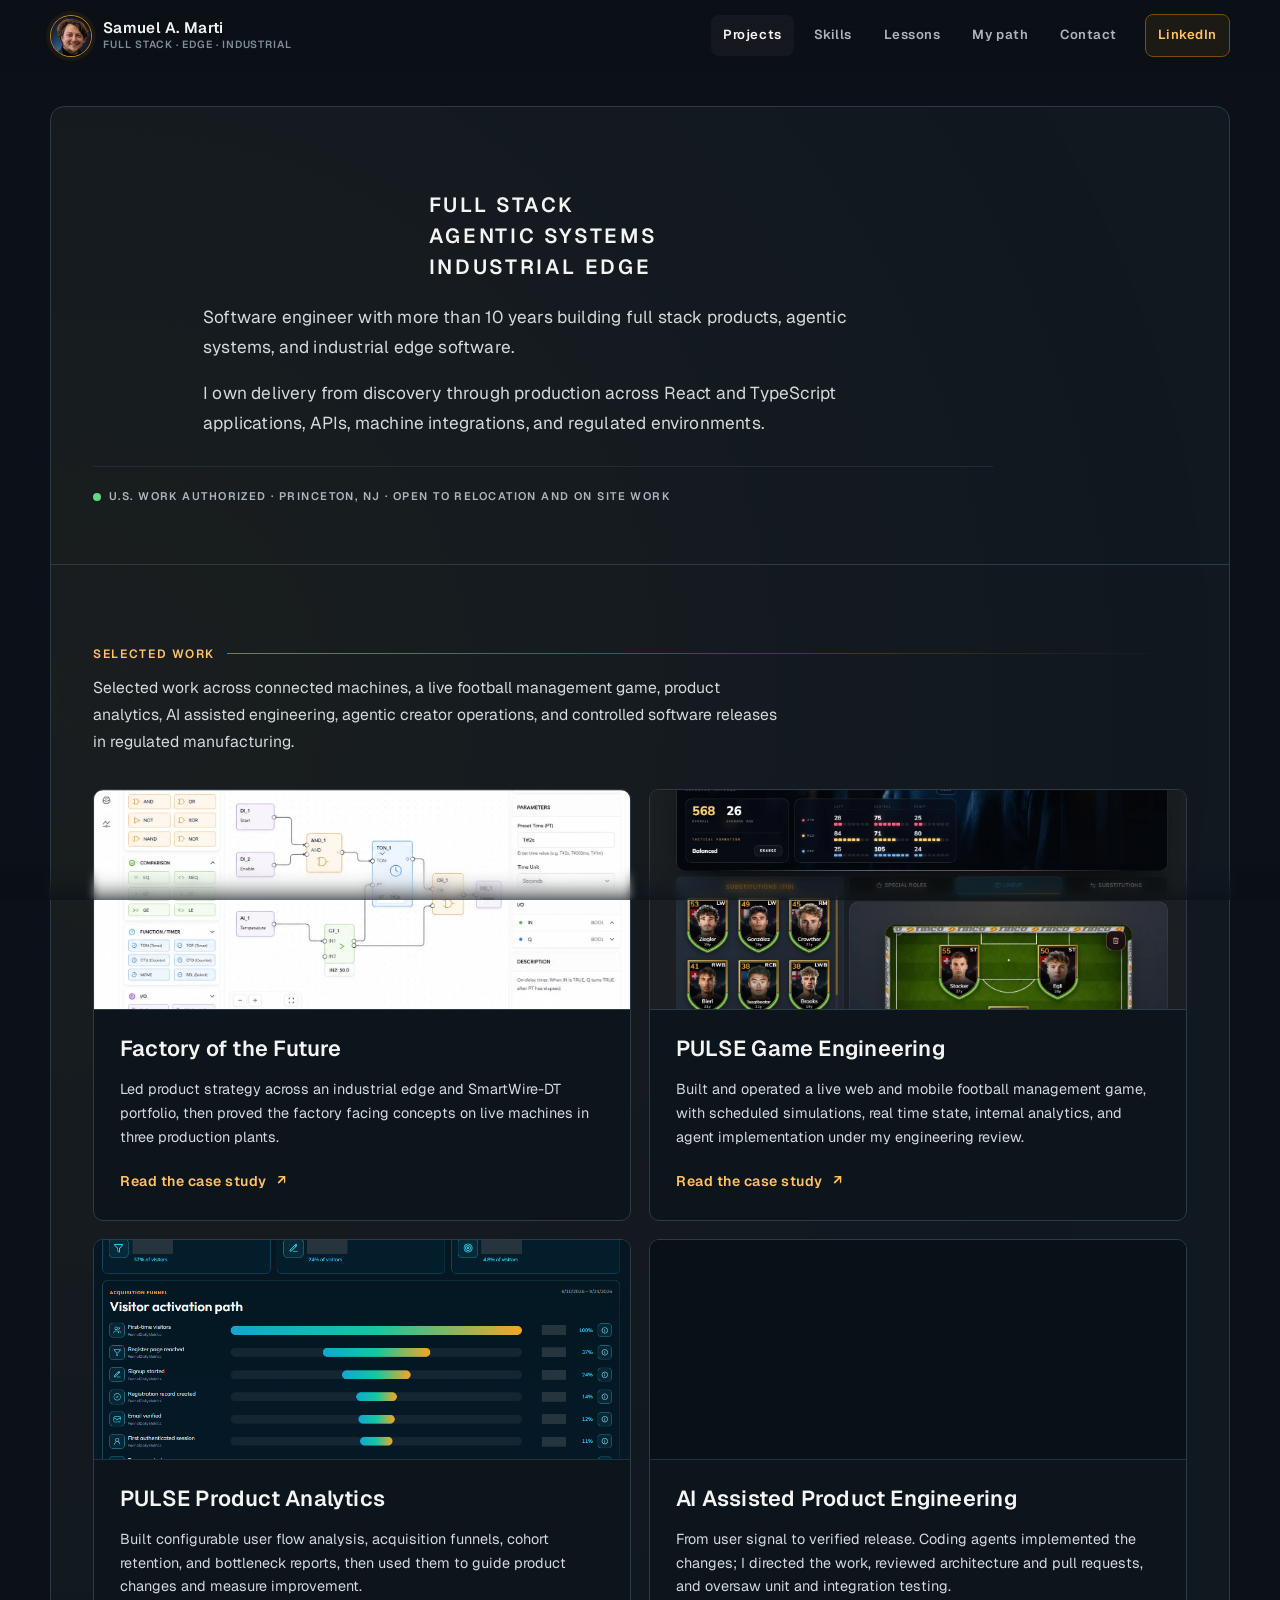
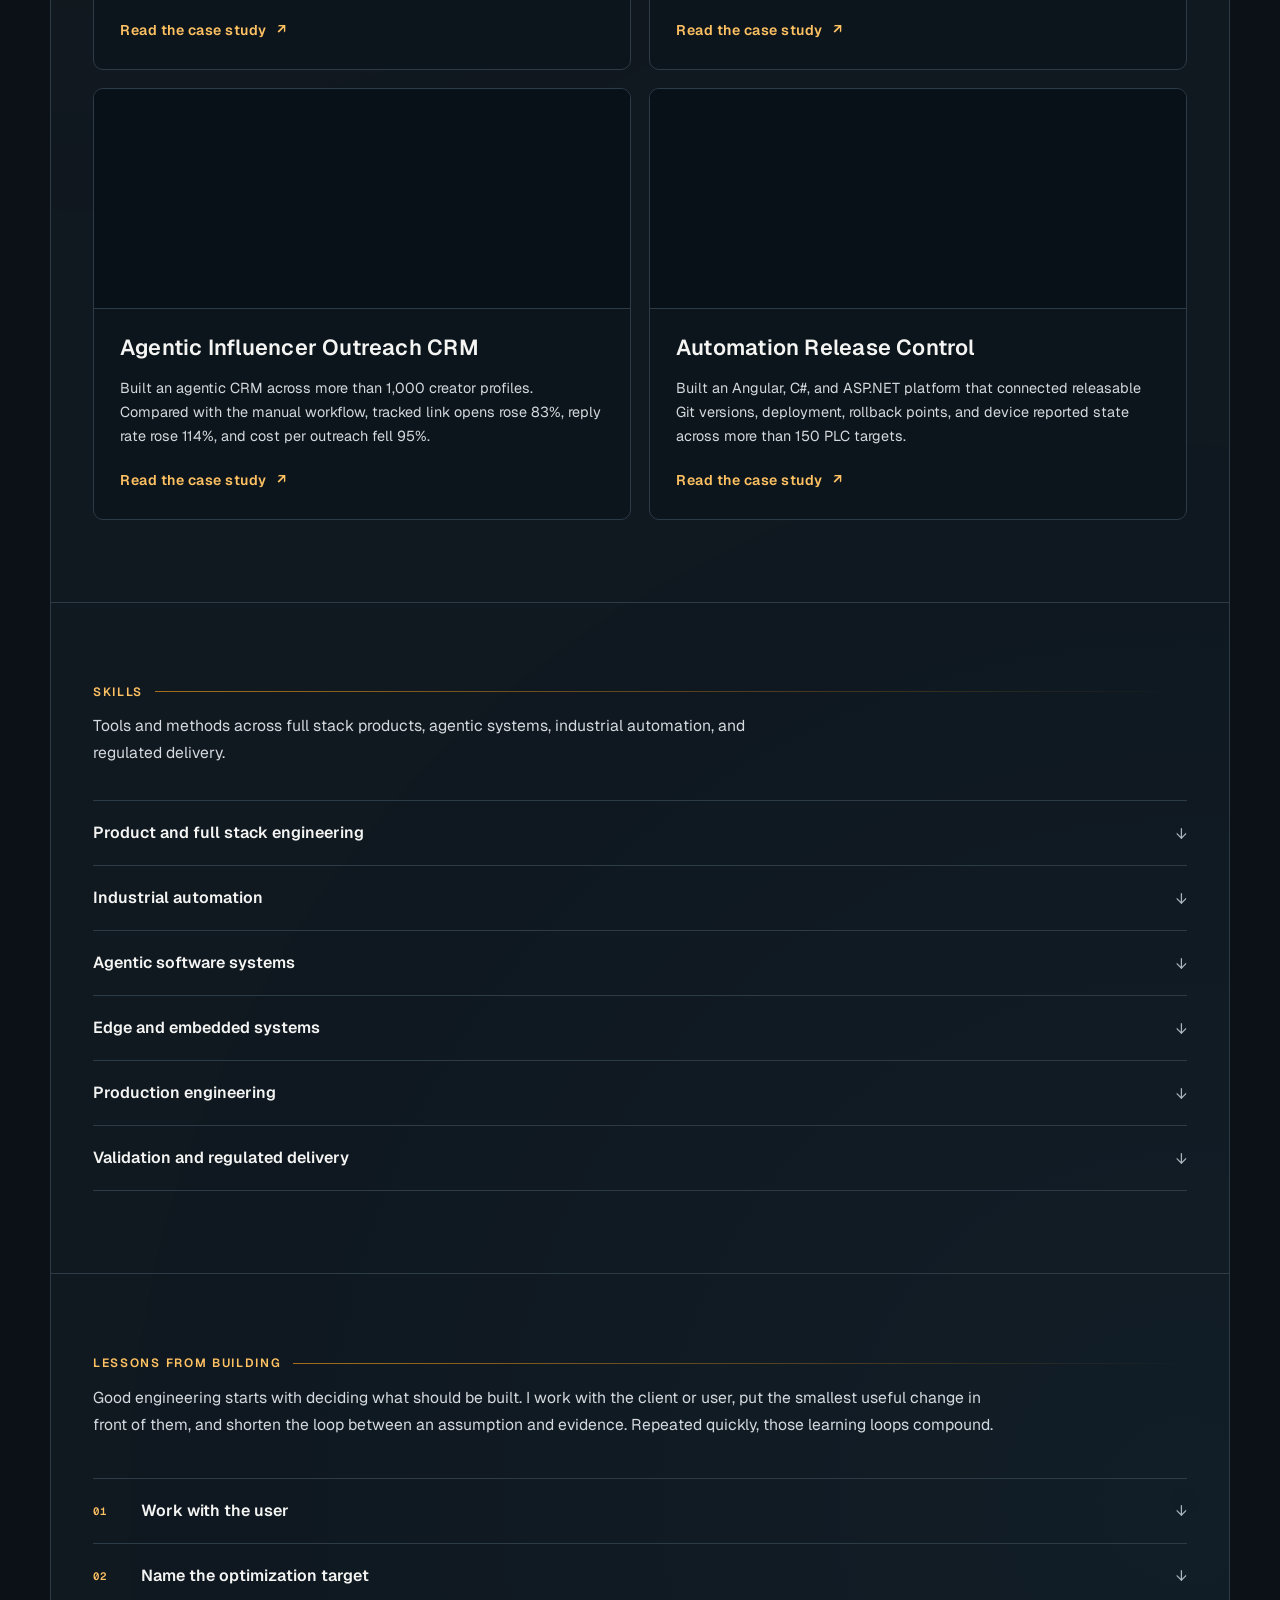
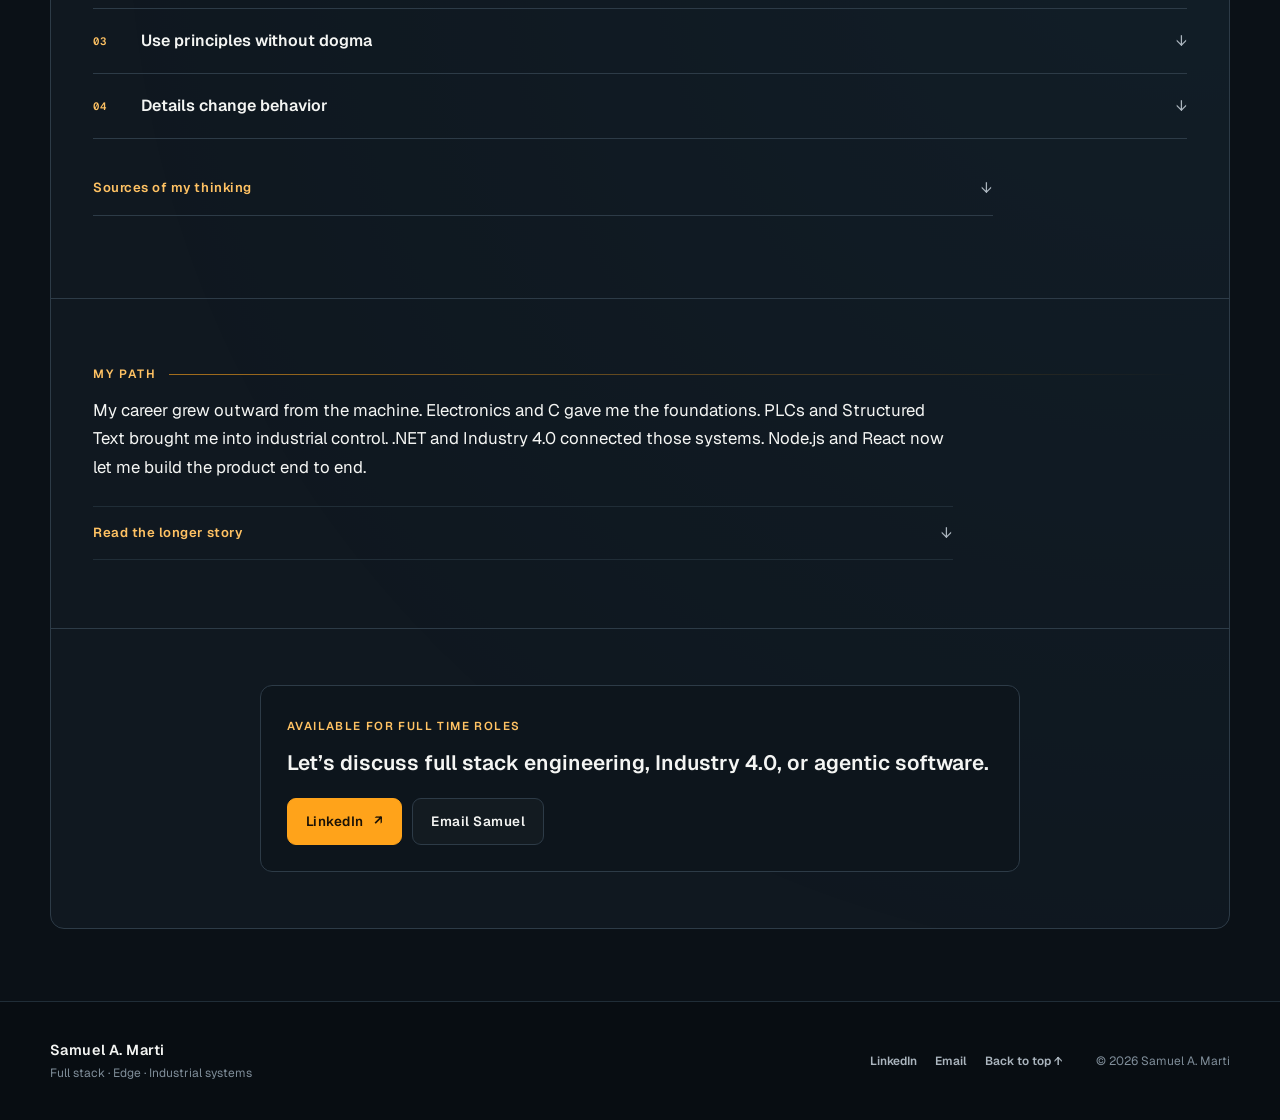
==== index.html @ f949bc24 "Clarify administrator-configurable user flow analysis" ====
<!doctype html>
<html lang="en">
<head>
    <meta charset="utf-8">
    <meta name="viewport" content="width=device-width, initial-scale=1">
    <meta name="theme-color" content="#0b1117">
    <meta name="description" content="Full stack and industrial software work by Samuel A. Marti: React and TypeScript products, APIs, edge integrations, connected machines, and controlled production systems.">
    <meta property="og:title" content="Samuel A. Marti · Full Stack &amp; Connected Industrial Products">
    <meta property="og:description" content="React and TypeScript products, APIs, edge integrations, connected machines, and controlled production systems.">
    <meta property="og:type" content="website">
    <meta property="og:url" content="https://utrehd.github.io/">
    <meta property="og:image" content="https://utrehd.github.io/assets/og-portfolio.jpg">
    <meta property="og:image:alt" content="Samuel A. Marti: full stack, edge, and industrial software portfolio">
    <meta name="twitter:card" content="summary_large_image">
    <meta name="twitter:title" content="Samuel A. Marti · Full Stack &amp; Connected Industrial Products">
    <meta name="twitter:description" content="React and TypeScript products, APIs, edge integrations, connected machines, and controlled production systems.">
    <meta name="twitter:image" content="https://utrehd.github.io/assets/og-portfolio.jpg">
    <link rel="canonical" href="https://utrehd.github.io/">
    <title>Samuel A. Marti · Full Stack &amp; Connected Industrial Products</title>
    <link rel="icon" href="favicon.svg" type="image/svg+xml">
    <link rel="preconnect" href="https://fonts.googleapis.com">
    <link rel="preconnect" href="https://fonts.gstatic.com" crossorigin>
    <link href="https://fonts.googleapis.com/css2?family=Geist+Mono:wght@500;600&amp;family=Geist:wght@400;500;600;700&amp;display=swap" rel="stylesheet">
    <script>
        document.documentElement.classList.add('js');
        if (!window.location.hash || window.location.hash === '#top') {
            document.documentElement.classList.add('intro-sequence-staging', 'intro-sequence-active');
            window.__portfolioIntroFallback = window.setTimeout(function () {
                document.documentElement.classList.remove('intro-sequence-staging', 'intro-sequence-active', 'intro-typing-started', 'intro-brand-visible', 'intro-evidence-visible', 'intro-navigation-visible');
                document.querySelectorAll('.typewriter-character').forEach(function (character) { character.classList.add('is-typed'); });
                document.querySelectorAll('.typewriter-block').forEach(function (block) { block.classList.add('is-typewriter-complete'); });
            }, 6000);
        }
    </script>
    <link rel="stylesheet" href="styles.css?v=20260819-24">
    <script src="script.js?v=20260819-20" defer></script>
</head>
<body>
    <a class="skip-link" href="#main-content">Skip to content</a>
    <header class="site-header" data-header>
        <div class="header-inner shell">
            <a class="brand" href="#top" aria-label="Samuel A. Marti, back to top">
                <span class="brand-mark" aria-hidden="true">
                    <img src="assets/samuel-marti-header.webp" alt="" width="42" height="42">
                </span>
                <span>
                    <strong>Samuel A. Marti</strong>
                    <small>Full stack · Edge · Industrial</small>
                </span>
            </a>
            <button class="menu-button" type="button" aria-expanded="false" aria-controls="primary-navigation" aria-label="Open navigation">
                <span></span>
                <span></span>
                <span></span>
            </button>
            <nav class="primary-nav" id="primary-navigation" aria-label="Primary navigation">
                <a href="#work">Projects</a>
                <a href="#skills">Skills</a>
                <a href="#philosophy">Lessons</a>
                <a href="#story">My path</a>
                <a href="#contact">Contact</a>
                <a class="nav-contact" href="https://www.linkedin.com/in/saaama" target="_blank" rel="me noopener noreferrer">LinkedIn</a>
            </nav>
        </div>
    </header>

    <main id="main-content">
        <article class="home-paper shell">
            <header class="portfolio-title-block" id="top">
                <div class="portfolio-intro-grid">
                    <div class="portfolio-intro reveal is-visible">
                        <div class="paper-active-head">
                            <span class="paper-active-label intro-capability" aria-label="Full stack, agentic systems, industrial edge">
                                <span class="intro-capability-phrase" aria-hidden="true">Full stack</span>
                                <span class="intro-capability-phrase" aria-hidden="true">Agentic systems</span>
                                <span class="intro-capability-phrase" aria-hidden="true">Industrial edge</span>
                            </span>
                        </div>
                        <p class="portfolio-thesis">Software engineer with more than 10 years building full stack products, agentic systems, and industrial edge software.</p>
                        <p class="portfolio-thesis">I own delivery from discovery through production across React and TypeScript applications, APIs, machine integrations, and regulated environments.</p>
                        <div class="portfolio-kicker-row reveal is-visible">
                            <span class="availability"><i aria-hidden="true"></i> U.S. work authorized · Princeton, NJ · Open to relocation and on site work</span>
                        </div>
                    </div>
                </div>
            </header>

            <section class="home-section work-section" id="work" aria-labelledby="projects-title">
                <div class="section-content">
                    <div class="section-heading reveal">
                        <div class="paper-active-head"><h2 class="paper-active-label" id="projects-title">Selected work</h2></div>
                        <p>Selected work across connected machines, a live football management game, product analytics, AI assisted engineering, agentic creator operations, and controlled software releases in regulated manufacturing.</p>
                    </div>
                    <div class="project-showcase">
                        <a class="showcase-card reveal" id="featured-work" href="projects/connected-machine-platform/" aria-label="Read the Factory of the Future case study">
                            <div class="showcase-media">
                                <img src="projects/connected-machine-platform/assets/connected-machine-visual-programming.webp" alt="Reconstructed visual programming interface for an industrial edge control prototype" loading="lazy" decoding="async">
                            </div>
                            <div class="showcase-copy">
                                <h3>Factory of the Future</h3>
                                <p>Led product strategy across an industrial edge and SmartWire-DT portfolio, then proved the factory facing concepts on live machines in three production plants.</p>
                                <span class="case-link">Read the case study <span aria-hidden="true">↗</span></span>
                            </div>
                        </a>

                        <a class="showcase-card reveal reveal-delay" href="projects/pulse-product/" aria-label="Read the PULSE Game Engineering case study">
                            <div class="showcase-media">
                                <img src="projects/pulse-product/assets/pulse-lineup-workspace.webp" alt="PULSE football management game desktop lineup workspace" loading="lazy" decoding="async">
                            </div>
                            <div class="showcase-copy">
                                <h3>PULSE Game Engineering</h3>
                                <p>Built and operated a live web and mobile football management game, with scheduled simulations, real time state, internal analytics, and agent implementation under my engineering review.</p>
                                <span class="case-link">Read the case study <span aria-hidden="true">↗</span></span>
                            </div>
                        </a>

                        <a class="showcase-card reveal" href="projects/pulse-product-analytics/" aria-label="Read the PULSE Product Analytics case study">
                            <div class="showcase-media">
                                <img src="projects/pulse-product-analytics/assets/activation-funnel-redacted.png" alt="PULSE activation dashboard with confidential counts redacted and percentages retained" loading="lazy" decoding="async">
                            </div>
                            <div class="showcase-copy">
                                <h3>PULSE Product Analytics</h3>
                                <p>Built configurable user flow analysis, acquisition funnels, cohort retention, and bottleneck reports, then used them to guide product changes and measure improvement.</p>
                                <span class="case-link">Read the case study <span aria-hidden="true">↗</span></span>
                            </div>
                        </a>

                        <a class="showcase-card reveal" href="projects/ai-assisted-product-engineering/" aria-label="Read AI Assisted Product Engineering: from user signal to verified release">
                            <div class="showcase-media">
                                <img src="projects/pulse-product/assets/pulse-mobile.webp" alt="PULSE mobile game screens, the product context for the AI assisted engineering case study" loading="lazy" decoding="async">
                            </div>
                            <div class="showcase-copy">
                                <h3>AI Assisted Product Engineering</h3>
                                <p>From user signal to verified release. Coding agents implemented the changes; I directed the work, reviewed architecture and pull requests, and oversaw unit and integration testing.</p>
                                <span class="case-link">Read the case study <span aria-hidden="true">↗</span></span>
                            </div>
                        </a>

                        <a class="showcase-card reveal" href="projects/influencer-outreach-crm/" aria-label="Read the Agentic Influencer Outreach CRM case study">
                            <div class="showcase-media">
                                <img src="projects/influencer-outreach-crm/assets/outreach-queue.jpg" alt="Creator outreach queue segmented by audience size and attention state" loading="lazy" decoding="async">
                            </div>
                            <div class="showcase-copy">
                                <h3>Agentic Influencer Outreach CRM</h3>
                                <p>Built an agentic CRM across more than 1,000 creator profiles. Compared with the manual workflow, tracked link opens rose 83%, reply rate rose 114%, and cost per outreach fell 95%.</p>
                                <span class="case-link">Read the case study <span aria-hidden="true">↗</span></span>
                            </div>
                        </a>

                        <a class="showcase-card reveal" href="projects/controlled-release-platform/" aria-label="Read the Automation Release Control case study">
                            <div class="showcase-media">
                                <img src="projects/controlled-release-platform/assets/automation-release-control-dashboard.webp" alt="Automation Release Control dashboard comparing installed and target PLC software versions" loading="lazy" decoding="async">
                            </div>
                            <div class="showcase-copy">
                                <h3>Automation Release Control</h3>
                                <p>Built an Angular, C#, and ASP.NET platform that connected releasable Git versions, deployment, rollback points, and device reported state across more than 150 PLC targets.</p>
                                <span class="case-link">Read the case study <span aria-hidden="true">↗</span></span>
                            </div>
                        </a>
                    </div>
                </div>
            </section>

            <section class="home-section" id="skills" aria-labelledby="skills-title">
                <div class="section-content">
                    <div class="section-heading reveal">
                        <div class="paper-active-head"><h2 class="paper-active-label" id="skills-title">Skills</h2></div>
                        <p>Tools and methods across full stack products, agentic systems, industrial automation, and regulated delivery.</p>
                    </div>
                    <div class="skill-accordions">
                        <details class="skill-accordion reveal">
                            <summary>Product and full stack engineering</summary>
                            <p>HTML, CSS, React, Next.js, TypeScript, JavaScript, Node.js, REST APIs, Angular, C#, ASP.NET, SQL, MySQL, PocketBase, responsive UI, product instrumentation, activation funnels, cohort retention, and A/B testing.</p>
                        </details>
                        <details class="skill-accordion reveal reveal-delay">
                            <summary>Industrial automation</summary>
                            <p>PLCs, Structured Text, CODESYS, HMI development, OPC UA, MQTT, Modbus TCP and RTU, PROFINET, PROFIBUS, CAN bus, BACnet/IP, and SmartWire DT.</p>
                        </details>
                        <details class="skill-accordion reveal">
                            <summary>Agentic software systems</summary>
                            <p>Coding agent direction, specifications, architecture and function review, pull request review, unit and integration testing, validation loops, bug triage, operational agents, CRM automation, approval controls, and human escalation.</p>
                        </details>
                        <details class="skill-accordion reveal reveal-delay">
                            <summary>Edge and embedded systems</summary>
                            <p>Embedded C, physical I/O, OPC UA gateway validation, machine state modeling, device interfaces, Azure SQL, MES, and scheduling integrations.</p>
                        </details>
                        <details class="skill-accordion reveal">
                            <summary>Production engineering</summary>
                            <p>Docker, Linux, Git, GitHub Actions, CI/CD, AWS S3, DigitalOcean, Grafana, monitoring, releases, defect investigation, and data recovery.</p>
                        </details>
                        <details class="skill-accordion reveal reveal-delay">
                            <summary>Validation and regulated delivery</summary>
                            <p>Python test automation, C# test automation, Ranorex, automated reporting, GAMP 5, GMP and CSV, IQ/OQ, FAT/SAT, traceability, change control, audit evidence, SOPs, and commissioning.</p>
                        </details>
                    </div>
                </div>
            </section>

            <section class="home-section philosophy-section" id="philosophy" aria-labelledby="philosophy-title">
                <div class="section-content">
                    <div class="section-heading reveal">
                        <div class="paper-active-head"><h2 class="paper-active-label" id="philosophy-title">Lessons from building</h2></div>
                        <p>Good engineering starts with deciding what should be built. I work with the client or user, put the smallest useful change in front of them, and shorten the loop between an assumption and evidence. Repeated quickly, those learning loops compound.</p>
                    </div>

                    <div class="principle-accordions">
                        <details class="principle-accordion reveal">
                            <summary><span class="principle-number">01</span><span class="principle-title">Work with the user</span></summary>
                            <p>Specifications are working material. I develop them with the user through short iterations that expose wrong assumptions while changing direction is still cheap.</p>
                        </details>
                        <details class="principle-accordion reveal reveal-delay">
                            <summary><span class="principle-number">02</span><span class="principle-title">Name the optimization target</span></summary>
                            <p>Every technical solution optimizes for something: maintainability, latency, storage, cost, or delivery speed. When teams do not agree on the target, they work from different assumptions, waste time, and deliver a weaker system. For example, low latency may justify a less normalized database.</p>
                            <p>Therefore, define the optimization target based on the user's actual need. If no clear target emerges, default to maintainable simplicity.</p>
                        </details>
                        <details class="principle-accordion reveal">
                            <summary><span class="principle-number">03</span><span class="principle-title">Use principles without dogma</span></summary>
                            <p>Patterns and paradigms are tools. I use them when they make intent clearer or change safer. I discard them when they add structure without improving the required outcome. Consistency matters, but blind consistency can make a simple problem harder in every dimension.</p>
                        </details>
                        <details class="principle-accordion reveal reveal-delay">
                            <summary><span class="principle-number">04</span><span class="principle-title">Details change behavior</span></summary>
                            <p>Small details visible to the user can change trust, expectation, and behavior without adding a feature. A payment and a gift may have the same monetary value, but they create different psychological responses. User interface details work the same way: wording, timing, feedback, friction, and visual hierarchy shape how a product is perceived and used.</p>
                            <p>Once an experience crosses a threshold of clarity and trust, small improvements can compound into meaningful gains in retention and conversion. Therefore, validate details against user behavior, not only functional correctness.</p>
                        </details>
                    </div>

                    <details class="sources-details reveal">
                        <summary>Sources of my thinking</summary>
                        <p><a href="https://paulgraham.com/ds.html" target="_blank" rel="noopener noreferrer">Paul Graham’s Do Things That Don’t Scale</a> shaped how I approach early products and direct work with users. <a href="https://www.ycombinator.com/blog/the-real-product-market-fit/" target="_blank" rel="noopener noreferrer">Michael Seibel’s The Real Product Market Fit</a> keeps product market fit grounded in observed demand. <a href="https://www.informit.com/store/clean-code-a-handbook-of-agile-software-craftsmanship-9780135398517" target="_blank" rel="noopener noreferrer">Robert C. Martin’s Clean Code</a> reinforces readable software, while <a href="https://plato.stanford.edu/entries/kant-moral/" target="_blank" rel="noopener noreferrer">Immanuel Kant’s categorical imperative</a> keeps responsibility toward people explicit.</p>
                    </details>

                </div>
            </section>

            <section class="home-section story-section" id="story" aria-labelledby="story-title">
                <div class="section-content">
                    <div class="section-heading reveal">
                        <div class="paper-active-head"><h2 class="paper-active-label" id="story-title">My path</h2></div>
                        <p class="story-short">My career grew outward from the machine. Electronics and C gave me the foundations. PLCs and Structured Text brought me into industrial control. .NET and Industry 4.0 connected those systems. Node.js and React now let me build the product end to end.</p>
                    </div>
                    <details class="story-details reveal">
                        <summary>Read the longer story</summary>
                        <div class="story-long">
                            <article class="story-chapter">
                                <p class="story-era">2010 to 2012 · Heerbrugg, Switzerland</p>
                                <h3>Learning software through electronics</h3>
                                <p>I began with a Swiss <em>Elektroniker EFZ</em> apprenticeship at <a href="https://lehre.libs.ch/uebersicht/" target="_blank" rel="noopener noreferrer">libs</a>. The first two years were deliberately practical: soldering, laying out PCBs, reading and drawing basic circuit schematics, and writing C for small electronic systems. I also helped support first year apprentices. That experience taught me two habits early: understand the physical system, and explain the work so another person can repeat it.</p>
                                <p class="story-people"><span>People</span> <a href="https://www.linkedin.com/in/roland-bruderer-242810b5" target="_blank" rel="noopener noreferrer">Roland Bruderer</a></p>
                            </article>

                            <article class="story-chapter">
                                <p class="story-era">2012 to 2014 · Leica Geosystems and Eaton</p>
                                <h3>From circuits to PLCs and HMIs</h3>
                                <p>During a six month placement at <a href="https://leica-geosystems.com/global/imprint" target="_blank" rel="noopener noreferrer">Leica Geosystems</a>, I supported work on laser measurement sensors, drew basic schematics, and built helper circuits. I spent the final year of my apprenticeship at Eaton Automation in St. Gallen. There I joined the PLC and HMI test team, wrote more control software, and built demonstrations for trade fairs. Code was no longer isolated on a bench: it had to read real inputs, drive behavior, present a usable interface, and survive testing.</p>
                                <p class="story-people"><span>People</span> <a href="https://www.linkedin.com/in/martinwinistoerfer" target="_blank" rel="noopener noreferrer">Martin Winistörfer</a>, Jürgen Wagner, and <a href="https://www.linkedin.com/in/arthurschmid" target="_blank" rel="noopener noreferrer">Arthur Schmid</a></p>
                            </article>

                            <article class="story-chapter">
                                <p class="story-era">2014 to 2017 · Eaton European Innovation Center, Prague</p>
                                <h3>Validation became my software discipline</h3>
                                <p>After the apprenticeship, Eaton hired me as a Software Validation Engineer at its <a href="https://www.eaton.com/cz/cs-cz/company/careers/life-at-eaton/life-in-roztoky-en-gb.html" target="_blank" rel="noopener noreferrer">European Innovation Center</a> near Prague. I validated PLCs, HMIs, engineering tools, and industrial communication behavior. I also coordinated test scope with a colleague in Pune: deciding what needed coverage, reviewing results, and resolving gaps. This is where I learned to build repeatability, traceability, and failure evidence into the engineering process from the start.</p>
                                <p>My manager, Petr Matousek, encouraged me to strengthen my software foundation. Eaton sponsored my computing studies, which started with an HND in Computing &amp; Systems and continued into a BSc in Computing. I kept working full time: engineering during the day, studying in the evenings. The goal was practical from the start. We wanted to bring modern software stacks into industrial automation.</p>
                                <p class="story-people"><span>People</span> <a href="https://www.linkedin.com/in/petr-matousek-a3b5821" target="_blank" rel="noopener noreferrer">Petr Matousek</a>, <a href="https://www.linkedin.com/in/federico-perillo-a54a3819" target="_blank" rel="noopener noreferrer">Federico Perillo</a>, <a href="https://www.linkedin.com/in/barbora-krauzová-287492143" target="_blank" rel="noopener noreferrer">Barbora Krauzová</a>, Karl Rampelt, and Günter Schitinger</p>
                            </article>

                            <article class="story-chapter">
                                <p class="story-era">2017 to 2020 · Factory of the Future</p>
                                <h3>Turning factory problems into industrial products</h3>
                                <p>I moved from validation into technical product leadership for Eaton’s Factory of the Future program. The program was a partially government funded collaboration with the Czech Institute of Informatics, Robotics and Cybernetics at the Czech Technical University. I led five engineers and two interns, ran agile planning, set priorities, and translated the work into roadmap, feature, funding, and government documentation. I also brought proposals into discussions with product management, executives, sales, customers, and contributing engineering departments.</p>
                                <p>The goal was to define a portfolio of products that could connect existing machines to modern factory systems. I conducted technology, market, and profitability research, then tested the product direction in factories. Plant visits showed that installation had to be simple enough for an electrician to complete through guided steps. I turned that finding into an installation concept and a Unity based guidance prototype that I tested with a factory technician.</p>
                                <p>I combined product leadership with direct engineering. For the embedded OPC UA gateway, I managed the product work and tested the software and hardware. I developed a CODESYS MQTT library that reached the CODESYS Store and modeled machine states and interfaces. With <a href="https://www.linkedin.com/in/oxana-kovbasjuková" target="_blank" rel="noopener noreferrer">Oxana Kovbasjuková</a>, I built an HTML, CSS, and JavaScript browser tool for function block programming, a Python compiler, and an embedded C interpreter, and I led her initial internship at Eaton. I also managed the <a href="https://rtime.ciirc.cvut.cz/~sojka/students/F3-DP-2020-Kovbasjukova-Oxana.pdf" target="_blank" rel="noopener noreferrer">ASIC2</a> chip and embedded software library workstream and contributed targeted bug fixes and small source modules. ASIC2 became the shared ASIC foundation across the SmartWire-DT device family. We validated the factory facing concepts on approximately 12 live machines across three production plants. The pilots proved the direction under real installation, networking, and production constraints.</p>
                                <p class="story-people"><span>People</span> <a href="https://de.linkedin.com/in/andrea-kirschner-46670135" target="_blank" rel="noopener noreferrer">Andrea Kirschner</a>, <a href="https://www.linkedin.com/in/pdamico" target="_blank" rel="noopener noreferrer">Paolo D’Amico</a>, <a href="https://www.linkedin.com/in/christian-zingg-727b787b" target="_blank" rel="noopener noreferrer">Christian Zingg</a>, <a href="https://www.linkedin.com/in/michal-horn-b971b7a8" target="_blank" rel="noopener noreferrer">Michal Horn</a>, <a href="https://www.linkedin.com/in/pavel-dedourek-bb74549b" target="_blank" rel="noopener noreferrer">Pavel Dedourek</a>, and <a href="https://cz.linkedin.com/in/zdenek-hanzalek-35a79b15" target="_blank" rel="noopener noreferrer">Prof. Zdeněk Hanzálek</a></p>
                            </article>

                            <article class="story-chapter">
                                <p class="story-era">2020 to 2024 · Lonza, Visp</p>
                                <h3>Engineering where reliability is regulated</h3>
                                <p>I moved to the Swiss Alps to work in pharmaceutical manufacturing at Lonza. Across about 30 automation and OT/IT projects, I worked on building automation, access control, gate systems, controlled software deployment, commissioning, validation, and production support. During the COVID manufacturing scale up, my responsibility covered the surrounding building, access, and security infrastructure.</p>
                                <p>The work crossed normal department boundaries. I coordinated with operators, QA, security, the on site fire brigade, vendors, and electricians. I delivered training, user manuals, SOPs, validation evidence, change controls, and recovery steps. Lonza reinforced a principle I still use: software is not finished when the code runs. It is finished when people can operate, audit, maintain, and recover the system.</p>
                                <p class="story-people"><span>People</span> <a href="https://www.linkedin.com/in/franz-albrecht-227047207" target="_blank" rel="noopener noreferrer">Franz Albrecht</a>, <a href="https://www.linkedin.com/search/results/people/?keywords=Fabian%20Weber%20Lonza%20Visp" target="_blank" rel="noopener noreferrer" aria-label="Find Fabian Weber from Lonza Visp on LinkedIn">Fabian Weber</a>, and <a href="https://www.linkedin.com/in/daniel-zenhäusern-43b4956a" target="_blank" rel="noopener noreferrer">Daniel Zenhäusern</a></p>
                            </article>

                            <article class="story-chapter">
                                <p class="story-era">2023 to 2024 · HABINUM</p>
                                <h3>Learning to follow the evidence</h3>
                                <p>With Luca Stillhard, I built HABINUM, a real estate analytics MVP. We spoke with more than 17 local firms before committing further. The research showed that customer acquisition costs exceeded the likely willingness to pay. We ended the product and redirected our effort into PULSE. That experience taught me to test the business model early and act when the evidence calls for a change.</p>
                                <p class="story-people"><span>People</span> <a href="https://www.linkedin.com/in/luca-stillhard-ab991a153" target="_blank" rel="noopener noreferrer">Luca Stillhard</a></p>
                            </article>

                            <article class="story-chapter">
                                <p class="story-era">2024 to 2026 · PULSE</p>
                                <h3>Building a modern game end to end</h3>
                                <p>Luca Stillhard and I moved our effort into PULSE. It was better aligned with our domain and gained traction much earlier. I built and operated the football management game full time with React, Next.js, TypeScript, Node.js, Capacitor, scheduled fixtures and simulations, real time updates, APIs, data models, deployment, monitoring, analytics, support tooling, and an agentic newsroom grounded in game data. I owned the path from interface decisions to backend behavior and production recovery. My involvement ended in 2026, and the remaining team continues developing the game.</p>
                                <p>PULSE brought the earlier stages together. Electronics taught me to respect the physical system. Validation taught me to make behavior observable and repeatable. Industry 4.0 taught me to connect layers. Regulated manufacturing taught me operational responsibility. Product discovery taught me to follow evidence. Full stack engineering now lets me carry those habits from a user problem to a complete production system.</p>
                                <p class="story-people"><span>People</span> <a href="https://www.linkedin.com/in/luca-stillhard-ab991a153" target="_blank" rel="noopener noreferrer">Luca Stillhard</a></p>
                            </article>
                        </div>
                    </details>
                </div>
            </section>

            <section class="home-section contact-section" id="contact" aria-labelledby="contact-title">
                <div class="section-content">
                    <div class="contact-panel reveal">
                        <span>Available for full time roles</span><h2 id="contact-title">Let’s discuss full stack engineering, Industry 4.0, or agentic software.</h2>
                        <div class="contact-actions"><a class="button button-primary" href="https://www.linkedin.com/in/saaama" target="_blank" rel="me noopener noreferrer">LinkedIn <span aria-hidden="true">↗</span></a><a class="button button-secondary" href="mailto:samuel.a@marti.to">Email Samuel</a></div>
                    </div>
                </div>
            </section>
        </article>
    </main>

    <footer class="site-footer">
        <div class="shell footer-inner">
            <div><strong>Samuel A. Marti</strong><span>Full stack · Edge · Industrial systems</span></div>
            <div class="footer-links"><a href="https://www.linkedin.com/in/saaama" target="_blank" rel="me noopener noreferrer">LinkedIn</a><a href="mailto:samuel.a@marti.to">Email</a><a href="#top">Back to top ↑</a></div>
            <small>© <span data-year></span> Samuel A. Marti</small>
        </div>
    </footer>
</body>
</html>
---- styles.css ----
:root {
    --bg: #0b1117;
    --bg-deep: #080d12;
    --paper: #101820;
    --paper-raised: #131e27;
    --paper-soft: #0d151c;
    --surface: #171f29;
    --surface-strong: #1f2935;
    --line: #2d3b47;
    --line-soft: #202d37;
    --text: #f4f5f3;
    --body: #d4d9dd;
    --muted: #abb5be;
    --quiet: #7f8d99;
    --subtle: #7f8d99;
    --orange: #ffa31a;
    --orange-soft: #ffc263;
    --orange-dark: #7c4d09;
    --blue: #4fc3ed;
    --green: #63d985;
    --h1-letter-spacing: 0.01em;
    --font-display: "Geist", system-ui, sans-serif;
    --font-body: "Geist", system-ui, sans-serif;
    --font-mono: "Geist Mono", ui-monospace, "Cascadia Code", monospace;
    --shadow: 0 28px 80px rgba(0, 0, 0, 0.28);
    --radius: 16px;
    --header-height: 72px;
}

*,
*::before,
*::after {
    box-sizing: border-box;
}

html {
    max-width: 100%;
    overflow-x: hidden;
    overflow-x: clip;
    overscroll-behavior-y: none;
    scroll-behavior: smooth;
    scroll-padding-top: calc(var(--header-height) + 24px);
}

body {
    margin: 0;
    min-width: 320px;
    overflow-x: hidden;
    overflow-x: clip;
    overscroll-behavior-y: none;
    background: var(--bg);
    color: var(--body);
    font-family: var(--font-body);
    font-size: 16px;
    line-height: 1.68;
    -webkit-font-smoothing: antialiased;
}

body:not(.case-page) {
    padding-top: var(--header-height);
}

img,
svg {
    display: block;
    max-width: 100%;
}

a {
    color: inherit;
    text-decoration: none;
}

button,
a {
    -webkit-tap-highlight-color: transparent;
}

button {
    font: inherit;
}

::selection {
    background: rgba(255, 163, 26, 0.28);
    color: var(--text);
}

.shell {
    width: min(1180px, calc(100% - 48px));
    margin-inline: auto;
}

.skip-link {
    position: fixed;
    top: 12px;
    left: 12px;
    z-index: 100;
    padding: 10px 14px;
    border-radius: 8px;
    background: var(--orange);
    color: #161006;
    font-family: var(--font-display);
    font-weight: 700;
    transform: translateY(-160%);
}

.skip-link:focus {
    transform: translateY(0);
}

:focus-visible {
    outline: 3px solid var(--orange-soft);
    outline-offset: 4px;
}

/* Shared header */

.site-header {
    position: fixed;
    top: 0;
    right: 0;
    left: 0;
    z-index: 50;
    height: var(--header-height);
    border-bottom: 1px solid transparent;
    background: rgba(11, 17, 23, 0.82);
    backdrop-filter: blur(18px);
    transition: border-color 180ms ease, background 180ms ease;
}

.site-header.is-scrolled {
    border-color: var(--line-soft);
    background: rgba(9, 14, 19, 0.95);
}

.header-inner {
    display: flex;
    align-items: center;
    justify-content: space-between;
    height: 100%;
}

.brand {
    display: inline-flex;
    align-items: center;
    gap: 11px;
    min-width: 0;
}

.brand-mark {
    width: 42px;
    height: 42px;
    flex: 0 0 42px;
    overflow: hidden;
    border: 1px solid rgba(255, 163, 26, 0.75);
    border-radius: 50%;
    background: var(--paper-raised);
    box-shadow: 0 0 0 4px rgba(255, 163, 26, 0.06);
}

.brand-mark img {
    width: 100%;
    height: 100%;
    object-fit: cover;
}

.brand strong,
.brand small {
    display: block;
}

.brand strong {
    color: var(--text);
    font-family: var(--font-display);
    font-size: 0.95rem;
    font-weight: 600;
    letter-spacing: 0.02em;
    line-height: 1.2;
}

.brand small {
    margin-top: 2px;
    color: var(--quiet);
    font-size: 0.65rem;
    font-weight: 600;
    letter-spacing: 0.09em;
    line-height: 1.2;
    text-transform: uppercase;
}

.primary-nav {
    display: flex;
    align-items: center;
    gap: 8px;
}

.primary-nav a {
    padding: 9px 12px;
    border-radius: 8px;
    color: var(--muted);
    font-family: var(--font-display);
    font-size: 0.82rem;
    font-weight: 600;
    letter-spacing: 0.04em;
    transition: color 160ms ease, background 160ms ease;
}

.primary-nav a:hover,
.primary-nav a[aria-current="true"] {
    background: rgba(255, 255, 255, 0.04);
    color: var(--text);
}

.primary-nav .nav-contact {
    margin-left: 8px;
    border: 1px solid var(--orange-dark);
    background: rgba(255, 163, 26, 0.07);
    color: var(--orange-soft);
}

.primary-nav .nav-contact:hover {
    border-color: var(--orange);
    background: rgba(255, 163, 26, 0.12);
    color: var(--orange-soft);
}

.menu-button {
    display: none;
    width: 46px;
    height: 46px;
    padding: 0;
    border: 1px solid var(--line);
    border-radius: 9px;
    background: var(--paper);
    cursor: pointer;
}

.menu-button span {
    display: block;
    width: 20px;
    height: 2px;
    margin: 4px auto;
    border-radius: 999px;
    background: var(--text);
    transition: opacity 160ms ease, transform 180ms ease;
}

.menu-button[aria-expanded="true"] span:nth-child(1) {
    transform: translateY(6px) rotate(45deg);
}

.menu-button[aria-expanded="true"] span:nth-child(2) {
    opacity: 0;
}

.menu-button[aria-expanded="true"] span:nth-child(3) {
    transform: translateY(-6px) rotate(-45deg);
}

/* Paper shell and title */

main {
    padding-block: 34px 72px;
}

.home-paper {
    position: relative;
    overflow: hidden;
    border: 1px solid var(--line);
    border-radius: 14px;
    background: var(--paper);
}

.portfolio-title-block {
    padding: 28px 42px 0;
}

.portfolio-kicker-row {
    display: flex;
    align-items: center;
    justify-content: space-between;
    gap: 16px;
    padding-bottom: 24px;
    border-bottom: 1px solid var(--line-soft);
    color: var(--quiet);
    font-family: var(--font-display);
    font-size: 0.69rem;
    font-weight: 600;
    letter-spacing: 0.13em;
    text-transform: uppercase;
}

.availability {
    display: inline-flex;
    align-items: center;
    gap: 8px;
    color: var(--muted);
    text-align: right;
}

.availability i {
    display: block;
    flex: 0 0 8px;
    width: 8px;
    height: 8px;
    border-radius: 50%;
    background: var(--green);
    box-shadow: none;
}

.portfolio-intro-grid {
    display: grid;
    grid-template-columns: minmax(0, 1fr);
    gap: 0;
    align-items: center;
    padding-block: clamp(38px, 5vw, 58px);
}

.portfolio-intro {
    max-width: 900px;
}

.paper-active-head {
    display: inline-flex;
    align-items: center;
    min-height: 0;
    padding: 0;
}

.paper-active-label {
    margin: 0;
    color: var(--orange-soft);
    font-family: var(--font-display);
    font-size: 0.75rem;
    font-weight: 600;
    letter-spacing: 0.14em;
    line-height: 1.2;
    text-transform: uppercase;
}

.portfolio-intro .paper-active-label {
    width: max-content;
    max-width: 100%;
    color: var(--text);
    font-family: var(--font-display);
    font-size: clamp(1.02rem, 2vw, 1.28rem);
    font-weight: 600;
    letter-spacing: 0.13em;
    line-height: 1.18;
    text-align: left;
}

.intro-capability {
    display: flex;
    flex-direction: column;
    align-items: flex-start;
    gap: 0.34em;
    margin-inline: auto;
}

.intro-capability-phrase {
    display: block;
    width: 100%;
    white-space: nowrap;
}

.portfolio-intro .paper-active-head {
    display: flex;
    width: 100%;
    align-items: center;
    justify-content: center;
    margin-bottom: clamp(18px, 2.5vw, 24px);
}

.portfolio-thesis {
    max-width: 680px;
    margin: 0 auto;
    color: var(--body);
    font-size: clamp(1rem, 1.35vw, 1.08rem);
    letter-spacing: 0.01em;
    line-height: 1.72;
    text-align: left;
    text-wrap: pretty;
}

.portfolio-thesis + .portfolio-thesis {
    margin-top: clamp(12px, 1.5vw, 16px);
}

.portfolio-intro .portfolio-kicker-row {
    margin-top: clamp(20px, 3vw, 28px);
    padding-top: clamp(16px, 2vw, 20px);
    padding-bottom: 0;
    border-top: 1px solid var(--line-soft);
    border-bottom: 0;
}

.button {
    display: inline-flex;
    align-items: center;
    justify-content: center;
    gap: 10px;
    min-height: 46px;
    padding: 11px 18px;
    border: 1px solid transparent;
    border-radius: 9px;
    font-family: var(--font-display);
    font-size: 0.84rem;
    font-weight: 600;
    letter-spacing: 0.035em;
    transition: border-color 160ms ease, background 160ms ease, color 160ms ease, transform 160ms ease;
}

.button:hover {
    transform: translateY(-2px);
}

.button-primary {
    border-color: var(--orange);
    background: var(--orange);
    color: #1b1206;
}

.button-primary:hover {
    border-color: var(--orange-soft);
    background: var(--orange-soft);
}

.button-secondary {
    border-color: var(--line);
    background: rgba(255, 255, 255, 0.025);
    color: var(--text);
}

.button-secondary:hover {
    border-color: #52616d;
    background: rgba(255, 255, 255, 0.05);
}

/* Paper sections */

.home-section {
    display: block;
    padding: clamp(56px, 7vw, 82px) 42px;
    border-top: 1px solid var(--line);
}

.section-number {
    margin: 3px 0 0;
    color: var(--quiet);
    font-family: var(--font-display);
    font-size: 0.72rem;
    font-weight: 600;
    letter-spacing: 0.14em;
}

.section-content {
    min-width: 0;
}

.section-heading {
    display: block;
    margin-bottom: 34px;
}

.section-heading .paper-active-head {
    margin-bottom: 14px;
}

.section-heading p {
    max-width: 690px;
    margin: 0;
    color: var(--body);
    font-size: 0.98rem;
    line-height: 1.7;
}

/* Career story */

.story-section {
    padding-block: clamp(48px, 6vw, 68px);
}

.story-section .section-heading {
    margin-bottom: 0;
}

.story-section .story-short {
    max-width: 860px;
    color: var(--text);
    font-size: 1.05rem;
    line-height: 1.72;
}

.story-details {
    max-width: 860px;
    margin-top: 24px;
    border-block: 1px solid var(--line-soft);
}

.story-details summary {
    display: flex;
    min-height: 52px;
    align-items: center;
    justify-content: space-between;
    gap: 16px;
    color: var(--orange-soft);
    cursor: pointer;
    font-family: var(--font-display);
    font-size: 0.82rem;
    font-weight: 600;
    letter-spacing: 0.04em;
    list-style: none;
}

.story-details summary::-webkit-details-marker {
    display: none;
}

.story-details summary::after {
    color: var(--muted);
    content: "↓";
    font-size: 0.95rem;
    font-weight: 400;
}

.story-details[open] summary::after {
    content: "↑";
}

.story-long {
    max-width: 820px;
    padding: 4px 0 28px;
}

.story-long p {
    margin: 0;
    color: var(--body);
    font-size: 0.94rem;
    line-height: 1.76;
}

.story-long p + p {
    margin-top: 14px;
}

.story-chapter {
    padding: 24px 0 2px;
}

.story-chapter + .story-chapter {
    margin-top: 22px;
    border-top: 1px solid var(--line-soft);
}

.story-chapter .story-era {
    margin-bottom: 7px;
    color: var(--muted);
    font-family: var(--font-display);
    font-size: 0.72rem;
    font-weight: 600;
    letter-spacing: 0.08em;
    line-height: 1.45;
    text-transform: uppercase;
}

.story-chapter h3 {
    margin: 0 0 11px;
    color: var(--text);
    font-family: var(--font-display);
    font-size: 1.05rem;
    font-weight: 600;
    line-height: 1.35;
}

.story-long a {
    color: var(--orange-soft);
    text-decoration-color: color-mix(in srgb, var(--orange-soft) 45%, transparent);
    text-underline-offset: 0.2em;
}

.story-long a:hover,
.story-long a:focus-visible {
    text-decoration-color: currentColor;
}

.story-chapter .story-people {
    margin-top: 12px;
    color: var(--muted);
    font-size: 0.82rem;
    line-height: 1.62;
}

.story-people span {
    margin-right: 7px;
    color: var(--body);
    font-family: var(--font-display);
    font-size: 0.68rem;
    font-weight: 600;
    letter-spacing: 0.07em;
    text-transform: uppercase;
}

/* Engineering philosophy */

.philosophy-section .section-heading {
    margin-bottom: 40px;
}

.philosophy-section .section-heading > p {
    max-width: 900px;
}

.principle-accordions {
    position: relative;
    isolation: isolate;
    border-top: 1px solid var(--line);
}

.principle-accordion {
    border-bottom: 1px solid var(--line);
}

.principle-accordion summary {
    display: grid;
    min-height: 64px;
    grid-template-columns: 34px minmax(0, 1fr) auto;
    align-items: center;
    gap: 14px;
    cursor: pointer;
    list-style: none;
}

.principle-accordion summary::-webkit-details-marker {
    display: none;
}

.principle-number {
    color: var(--orange-soft);
    font-family: var(--font-mono);
    font-size: 0.67rem;
    font-weight: 600;
    letter-spacing: 0.08em;
}

.principle-title {
    color: var(--text);
    font-family: var(--font-display);
    font-size: 1rem;
    font-weight: 600;
    line-height: 1.4;
}

.principle-accordion summary::after {
    color: var(--muted);
    content: "↓";
    font-size: 0.95rem;
    font-weight: 400;
}

.principle-accordion[open] summary::after {
    content: "↑";
}

.principle-accordion p {
    max-width: 900px;
    margin: 0;
    padding: 0 44px 22px 48px;
    color: var(--body);
    font-size: 0.9rem;
    line-height: 1.7;
}

.sources-details {
    max-width: 900px;
    margin-top: 22px;
    border-bottom: 1px solid var(--line);
}

.sources-details summary {
    display: flex;
    min-height: 54px;
    align-items: center;
    justify-content: space-between;
    gap: 16px;
    color: var(--orange-soft);
    cursor: pointer;
    font-family: var(--font-display);
    font-size: 0.82rem;
    font-weight: 600;
    letter-spacing: 0.04em;
    list-style: none;
}

.sources-details summary::-webkit-details-marker {
    display: none;
}

.sources-details summary::after {
    color: var(--muted);
    content: "↓";
    font-size: 0.95rem;
    font-weight: 400;
}

.sources-details[open] summary::after {
    content: "↑";
}

.sources-details p {
    max-width: 900px;
    margin: 0;
    padding: 2px 36px 22px 0;
    color: var(--body);
    font-size: 0.9rem;
    line-height: 1.7;
}

.sources-details p a {
    color: var(--orange-soft);
    text-decoration: underline;
    text-decoration-color: rgba(255, 194, 99, 0.38);
    text-underline-offset: 3px;
}

.sources-details p a:hover,
.sources-details p a:focus-visible {
    color: var(--orange-soft);
    text-decoration-color: currentColor;
}

/* Skills */

.skill-accordions {
    border-top: 1px solid var(--line);
}

.skill-accordion {
    border-bottom: 1px solid var(--line);
}

.skill-accordion summary {
    display: flex;
    min-height: 64px;
    align-items: center;
    justify-content: space-between;
    gap: 18px;
    color: var(--text);
    cursor: pointer;
    font-family: var(--font-display);
    font-size: 1rem;
    font-weight: 600;
    line-height: 1.4;
    list-style: none;
}

.skill-accordion summary::-webkit-details-marker {
    display: none;
}

.skill-accordion summary::after {
    flex: 0 0 auto;
    color: var(--muted);
    content: "↓";
    font-size: 0.95rem;
    font-weight: 400;
}

.skill-accordion[open] summary::after {
    content: "↑";
}

.skill-accordion p {
    max-width: 880px;
    margin: 0;
    padding: 0 44px 22px 0;
    color: var(--muted);
    font-size: 0.88rem;
    line-height: 1.68;
}

/* Project links */

.case-link {
    display: inline-flex;
    align-items: center;
    gap: 10px;
    color: var(--orange-soft);
    font-family: var(--font-display);
    font-size: 0.88rem;
    font-weight: 600;
    letter-spacing: 0.035em;
}

.case-link > span[aria-hidden="true"] {
    transition: transform 160ms ease;
}

.case-link:hover > span[aria-hidden="true"] {
    transform: translate(3px, -3px);
}

/* Evidence-first project showcase */

.work-section {
    background: transparent;
}

.project-showcase {
    display: grid;
    grid-template-columns: repeat(2, minmax(0, 1fr));
    gap: 18px;
}

.showcase-card {
    display: flex;
    min-width: 0;
    overflow: hidden;
    flex-direction: column;
    border: 1px solid var(--line);
    border-radius: 10px;
    background: var(--paper-soft);
}

.showcase-media {
    position: relative;
    display: block;
    height: 220px;
    min-height: 0;
    overflow: hidden;
    border-bottom: 1px solid var(--line);
    background: #081118;
}

.showcase-media img {
    width: 100%;
    height: 100%;
    min-height: 0;
    object-fit: cover;
    object-position: center;
    transition: filter 220ms ease, transform 420ms cubic-bezier(0.2, 0.8, 0.2, 1);
}

.showcase-media:hover img {
    filter: brightness(1.06);
    transform: scale(1.015);
}

.showcase-copy {
    display: flex;
    flex: 1;
    flex-direction: column;
    padding: 26px;
}

.showcase-copy h3 {
    margin: 0;
    color: var(--text);
    font-family: var(--font-display);
    font-size: clamp(1.25rem, 1.7vw, 1.5rem);
    font-weight: 600;
    letter-spacing: 0.01em;
    line-height: 1.16;
    transition: color 160ms ease;
}

.showcase-card:hover .showcase-copy h3,
.showcase-card:focus-visible .showcase-copy h3 {
    color: var(--orange-soft);
}

.showcase-copy > p {
    margin: 17px 0 0;
    color: var(--body);
    font-size: 0.9rem;
    line-height: 1.65;
}

.showcase-copy .case-link {
    min-height: 44px;
    margin-top: auto;
    padding-top: 20px;
}

/* Contact */

.home-section.contact-section {
    padding-block: clamp(40px, 5vw, 56px);
    background: transparent;
}

.contact-panel {
    width: min(100%, 760px);
    margin: 0 auto;
    padding: 26px;
    border: 1px solid var(--line);
    border-radius: 12px;
    background: var(--paper-soft);
}

.contact-panel > span {
    color: var(--orange-soft);
    font-family: var(--font-display);
    font-size: 0.72rem;
    font-weight: 600;
    letter-spacing: 0.12em;
    text-transform: uppercase;
}

.contact-panel h2 {
    margin: 11px 0 0;
    color: var(--text);
    font-family: var(--font-display);
    font-size: 1.3rem;
    font-weight: 600;
    line-height: 1.25;
}

.contact-actions {
    display: flex;
    flex-wrap: wrap;
    gap: 10px;
    margin-top: 22px;
}

/* Footer */

.site-footer {
    border-top: 1px solid var(--line-soft);
    background: #080d12;
}

.footer-inner {
    display: grid;
    grid-template-columns: 1fr auto auto;
    gap: 34px;
    align-items: center;
    min-height: 118px;
}

.footer-inner strong,
.footer-inner span {
    display: block;
}

.footer-inner strong {
    color: var(--text);
    font-family: var(--font-display);
    font-size: 0.9rem;
    font-weight: 600;
    letter-spacing: 0.03em;
}

.footer-inner span,
.footer-inner small {
    color: var(--quiet);
    font-size: 0.75rem;
}

.footer-inner [data-year] {
    display: inline;
}

.footer-links {
    display: flex;
    gap: 18px;
}

.footer-links a {
    color: var(--muted);
    font-family: var(--font-display);
    font-size: 0.74rem;
    font-weight: 600;
}

.footer-links a:hover {
    color: var(--orange-soft);
}

/* Shared case-study compatibility */

.case-page {
    font-family: var(--font-body);
}

.case-site-footer .footer-inner {
    display: flex;
    min-height: 92px;
}

.case-site-footer .footer-inner p,
.case-site-footer .footer-inner a {
    margin: 0;
}

.case-site-footer .footer-inner a {
    display: inline-flex;
    align-items: center;
    min-height: 44px;
}

/* Motion */

.js body::after {
    position: fixed;
    z-index: 40;
    right: 0;
    bottom: 0;
    left: 0;
    height: clamp(28px, 4vh, 42px);
    pointer-events: none;
    content: "";
    opacity: 1;
    background: linear-gradient(to bottom, rgba(11, 17, 23, 0), rgba(11, 17, 23, 0.12) 42%, rgba(11, 17, 23, 0.62));
    -webkit-backdrop-filter: blur(4px);
    backdrop-filter: blur(4px);
    -webkit-mask-image: linear-gradient(to bottom, transparent 0%, rgba(0, 0, 0, 0.12) 22%, rgba(0, 0, 0, 0.58) 64%, #000 100%);
    mask-image: linear-gradient(to bottom, transparent 0%, rgba(0, 0, 0, 0.12) 22%, rgba(0, 0, 0, 0.58) 64%, #000 100%);
    transition: opacity 280ms ease;
}

.js body.is-at-page-end::after {
    opacity: 0;
}

.js .typewriter-block {
    --typewriter-blur: 6px;
    filter: blur(var(--typewriter-blur));
    transition: filter 90ms linear;
}

.js .portfolio-thesis.typewriter-block {
    filter: none;
}

/* Native details sizing prevents animated text layers from crossing lesson rows on mobile. */
.js .principle-accordion .typewriter-block {
    filter: none;
}

.js .typewriter-fragment {
    display: inline !important;
    margin: 0 !important;
    padding: 0 !important;
    color: inherit !important;
    font: inherit !important;
    letter-spacing: inherit !important;
    line-height: inherit !important;
    text-transform: inherit !important;
    transform: none !important;
}

.js .typewriter-word {
    display: inline-block !important;
    margin: 0 !important;
    padding: 0 !important;
    color: inherit !important;
    font: inherit !important;
    letter-spacing: inherit !important;
    line-height: inherit !important;
    text-transform: inherit !important;
    white-space: nowrap;
    transform: none !important;
}

.js .typewriter-character {
    display: inline !important;
    margin: 0 !important;
    padding: 0 !important;
    color: inherit !important;
    font: inherit !important;
    letter-spacing: inherit !important;
    line-height: inherit !important;
    opacity: 0.05;
    text-transform: inherit !important;
    transform: none !important;
    transition: opacity 70ms linear;
}

.js summary > .typewriter-fragment {
    flex: 1 1 auto;
    min-width: 0;
}

.js .typewriter-character.is-typed,
.js .typewriter-block.is-typewriter-complete .typewriter-character {
    opacity: 1;
}

.js .portfolio-thesis .typewriter-character {
    position: relative;
    opacity: 0;
    filter: blur(0);
    transition: opacity 70ms linear, filter 90ms linear;
}

.js .portfolio-thesis .typewriter-character.is-typewriter-preview {
    opacity: 0.34;
    filter: blur(2.4px);
}

.js .portfolio-thesis .typewriter-character.is-typed,
.js .portfolio-thesis.typewriter-block.is-typewriter-complete .typewriter-character {
    opacity: 1;
    filter: none;
}

.js .typewriter-block.is-typewriter-complete {
    filter: none;
}

@keyframes typewriter-caret-blink {
    0%,
    48% {
        opacity: 1;
    }

    49%,
    100% {
        opacity: 0;
    }
}

.js .typewriter-block.is-typewriter-intro-active::after {
    display: inline-block;
    width: 0.08em;
    min-width: 1px;
    height: 0.9em;
    margin-left: 0.12em;
    vertical-align: -0.08em;
    content: "";
    background: currentColor;
    animation: typewriter-caret-blink 720ms steps(1, end) infinite;
}

.js .portfolio-thesis.typewriter-block.is-typewriter-intro-active::after {
    display: none;
}

.js .portfolio-thesis .typewriter-character.is-typewriter-cursor::after {
    position: absolute;
    bottom: 0.04em;
    left: calc(100% + 0.04em);
    width: 1px;
    height: 0.9em;
    content: "";
    background: var(--orange-soft);
    animation: typewriter-caret-blink 720ms steps(1, end) infinite;
}

.js .reveal {
    opacity: 0;
    transform: translateY(16px);
    transition: opacity 560ms ease, transform 560ms ease;
}

.js .reveal.reveal-delay {
    transition-delay: 80ms;
}

.js #featured-work.reveal {
    transition-delay: 160ms;
}

.js .reveal.is-visible {
    opacity: 1;
    transform: translateY(0);
}

.js.intro-sequence-active .home-section .reveal {
    opacity: 0;
    transform: translateY(16px);
    transition: none;
}

.js.intro-sequence-staging:not(.intro-typing-started) .site-header,
.js.intro-sequence-staging:not(.intro-typing-started) main,
.js.intro-sequence-staging:not(.intro-typing-started) .site-footer {
    opacity: 0;
    pointer-events: none;
}

.js.intro-sequence-staging .intro-capability-phrase {
    opacity: 0;
    filter: blur(5px);
    transform: translate3d(-14px, 0, 0);
    transition:
        opacity 480ms cubic-bezier(0.2, 0.8, 0.2, 1),
        filter 480ms cubic-bezier(0.2, 0.8, 0.2, 1),
        transform 480ms cubic-bezier(0.2, 0.8, 0.2, 1);
    will-change: opacity, filter, transform;
}

.js.intro-sequence-staging .intro-capability-phrase.is-visible {
    opacity: 1;
    filter: blur(0);
    transform: translate3d(0, 0, 0);
}

.js.intro-sequence-staging:not(.intro-brand-visible) .site-header {
    opacity: 0;
    transform: translateY(-8px);
    pointer-events: none;
}

.js.intro-sequence-staging:not(.intro-evidence-visible) .portfolio-kicker-row {
    opacity: 0;
    transform: translateY(8px);
}

.js.intro-sequence-staging:not(.intro-navigation-visible) .menu-button,
.js.intro-sequence-staging:not(.intro-navigation-visible) .primary-nav {
    visibility: hidden;
    opacity: 0;
    transform: translateY(-5px);
    pointer-events: none;
}

.js.intro-sequence-staging .site-header,
.js.intro-sequence-staging main,
.js.intro-sequence-staging .site-footer,
.js.intro-sequence-staging .portfolio-kicker-row,
.js.intro-sequence-staging .primary-nav,
.js.intro-sequence-staging .menu-button {
    transition: opacity 260ms ease, transform 260ms ease;
}

@media (max-width: 900px) {
    .shell {
        width: min(calc(100% - 32px), 760px);
    }

    .portfolio-title-block,
    .home-section {
        padding-inline: 28px;
    }

    .portfolio-intro-grid {
        grid-template-columns: minmax(0, 1fr);
        gap: 0;
    }

    .section-heading {
        display: block;
    }

    .project-showcase {
        grid-template-columns: 1fr;
    }

}

@media (max-width: 820px) {
    .case-page .menu-button {
        display: block;
    }

    .case-page .primary-nav {
        position: fixed;
        top: var(--header-height);
        right: 16px;
        left: 16px;
        display: grid;
        gap: 5px;
        padding: 12px;
        border: 1px solid var(--line);
        border-radius: 12px;
        background: rgba(12, 19, 25, 0.98);
        box-shadow: 0 24px 50px rgba(0, 0, 0, 0.46);
        opacity: 0;
        visibility: hidden;
        transform: translateY(-10px);
        transition: opacity 180ms ease, transform 180ms ease, visibility 0s linear 180ms;
    }

    .case-page .primary-nav.is-open {
        opacity: 1;
        visibility: visible;
        transform: translateY(0);
        transition: opacity 180ms ease, transform 180ms ease;
    }

    .case-page .primary-nav a {
        justify-content: flex-start;
    }

    .case-page .primary-nav .nav-contact {
        margin: 5px 0 0;
    }
}

@media (max-width: 720px) {
    :root {
        --header-height: 64px;
    }

    .shell {
        width: min(calc(100% - 24px), 620px);
    }

    .brand small {
        display: none;
    }

    .menu-button {
        display: block;
    }

    .primary-nav {
        position: absolute;
        top: calc(100% + 1px);
        right: 12px;
        left: 12px;
        display: none;
        align-items: stretch;
        padding: 10px;
        border: 1px solid var(--line);
        border-radius: 11px;
        background: rgba(12, 19, 25, 0.98);
        box-shadow: 0 22px 42px rgba(0, 0, 0, 0.36);
    }

    .primary-nav.is-open {
        display: grid;
    }

    .primary-nav a {
        padding: 12px;
    }

    .primary-nav .nav-contact {
        margin: 5px 0 0;
    }

    main {
        padding-block: 12px 40px;
    }

    body:not(.case-page) main {
        padding-block: 0;
    }

    .home-paper {
        width: 100%;
        border: 0;
        border-radius: 0;
    }

    .portfolio-title-block {
        padding: 22px 20px 0;
    }

    .portfolio-kicker-row {
        align-items: flex-start;
        flex-direction: column;
        gap: 8px;
        padding-bottom: 19px;
        font-size: 0.72rem;
        letter-spacing: 0.08em;
    }

    .availability {
        max-width: 100%;
        text-align: left;
        line-height: 1.5;
    }

    .portfolio-intro-grid {
        grid-template-columns: 1fr;
        gap: 0;
        padding-block: 34px 32px;
    }

    .portfolio-thesis {
        font-size: 0.95rem;
        line-height: 1.68;
    }

    .home-section {
        display: block;
        padding: 46px 20px;
    }

    .section-heading {
        margin-bottom: 24px;
    }

    .section-heading p {
        font-size: 0.93rem;
        line-height: 1.65;
    }

    .story-section {
        padding-block: 40px;
    }

    .story-section .story-short {
        font-size: 0.97rem;
        line-height: 1.68;
    }

    .story-details {
        margin-top: 20px;
    }

    .story-details summary {
        min-height: 50px;
    }

    .story-long {
        padding-bottom: 22px;
    }

    .story-long p {
        font-size: 0.92rem;
        line-height: 1.7;
    }

    .story-chapter {
        padding-top: 21px;
    }

    .story-chapter + .story-chapter {
        margin-top: 18px;
    }

    .story-chapter h3 {
        font-size: 1rem;
    }

    .story-chapter .story-people {
        font-size: 0.8rem;
    }

    .principle-accordion summary {
        min-height: 60px;
        grid-template-columns: 30px minmax(0, 1fr) auto;
        gap: 10px;
    }

    .principle-title {
        font-size: 0.96rem;
    }

    .principle-accordion p {
        padding: 0 34px 20px 40px;
        font-size: 0.86rem;
    }

    .sources-details {
        margin-top: 18px;
    }

    .sources-details summary {
        min-height: 50px;
    }

    .sources-details p {
        padding: 0 28px 20px 0;
        font-size: 0.84rem;
    }

    .skill-accordion summary {
        min-height: 60px;
        font-size: 0.96rem;
    }

    .skill-accordion p {
        padding: 0 34px 20px 0;
        font-size: 0.84rem;
    }

    .showcase-media {
        height: 150px;
        min-height: 150px;
    }

    .showcase-media img {
        min-height: 0;
    }

    .showcase-copy {
        padding: 21px 18px 23px;
    }

    .showcase-copy h3 {
        font-size: 1.35rem;
        overflow-wrap: anywhere;
    }

    .contact-actions {
        display: grid;
    }

    .contact-actions .button {
        width: 100%;
    }

    .site-footer:not(.case-site-footer) .footer-inner {
        display: flex;
        min-height: 0;
        align-items: stretch;
        flex-direction: column;
        gap: 18px;
        padding-block: 24px;
    }

    .site-footer:not(.case-site-footer) .footer-inner > div:first-child {
        display: none;
    }

    .site-footer:not(.case-site-footer) .footer-links {
        display: grid;
        width: 100%;
        grid-template-columns: repeat(2, minmax(0, 1fr));
        gap: 0;
        border-block: 1px solid var(--line-soft);
    }

    .site-footer:not(.case-site-footer) .footer-links a {
        display: flex;
        min-height: 46px;
        align-items: center;
        padding-inline: 4px;
        font-size: 0.78rem;
    }

    .site-footer:not(.case-site-footer) .footer-links a:nth-child(even) {
        justify-content: flex-end;
        text-align: right;
    }

    .site-footer:not(.case-site-footer) .footer-links a:nth-child(n + 3) {
        border-top: 1px solid var(--line-soft);
    }

    .site-footer:not(.case-site-footer) .footer-inner small {
        padding: 0;
        text-align: center;
    }

}

/* Premium interaction system */

@view-transition {
    navigation: auto;
}

@keyframes premium-page-in {
    from {
        opacity: 0;
        transform: translateY(5px);
    }

    to {
        opacity: 1;
        transform: none;
    }
}

@keyframes premium-page-out {
    from {
        opacity: 1;
    }

    to {
        opacity: 0;
    }
}

::view-transition-old(root) {
    animation: premium-page-out 140ms ease both;
}

::view-transition-new(root) {
    animation: premium-page-in 220ms cubic-bezier(0.2, 0.8, 0.2, 1) both;
}

@keyframes ambient-depth-drift {
    0%,
    100% {
        transform: translate3d(-2%, -1%, 0) scale(1);
    }

    50% {
        transform: translate3d(3%, 2%, 0) scale(1.05);
    }
}

.home-paper::before,
.paper-shell::before {
    position: absolute;
    z-index: 0;
    pointer-events: none;
    content: "";
    opacity: 0.22;
    background:
        radial-gradient(circle at 16% 24%, rgba(255, 163, 26, 0.2), transparent 28%),
        radial-gradient(circle at 84% 68%, rgba(79, 195, 237, 0.16), transparent 30%);
    animation: ambient-depth-drift 28s ease-in-out infinite;
    will-change: transform;
}

.home-paper::before {
    inset: -18%;
}

.paper-shell::before {
    inset: 0;
    animation: none;
    transform: none;
    will-change: auto;
}

.home-paper > *,
.paper-shell > * {
    position: relative;
    z-index: 1;
}

.paper-shell {
    position: relative;
}

.site-header,
.brand-mark,
.menu-button {
    transition:
        height 220ms cubic-bezier(0.2, 0.8, 0.2, 1),
        width 220ms cubic-bezier(0.2, 0.8, 0.2, 1),
        flex-basis 220ms cubic-bezier(0.2, 0.8, 0.2, 1),
        transform 220ms cubic-bezier(0.2, 0.8, 0.2, 1),
        border-color 180ms ease,
        background 180ms ease;
}

@media (min-width: 821px) {
    .site-header.is-scrolled {
        height: 64px;
    }

    .site-header.is-scrolled .brand-mark {
        width: 36px;
        height: 36px;
        flex-basis: 36px;
    }
}

.site-header::after {
    position: absolute;
    right: 0;
    bottom: -1px;
    left: 0;
    height: 2px;
    content: "";
    pointer-events: none;
    background: linear-gradient(90deg, var(--orange), var(--orange-soft));
    transform: scaleX(var(--reading-progress, 0));
    transform-origin: left center;
    transition: transform 80ms linear;
}

.showcase-card {
    transition:
        transform 220ms cubic-bezier(0.2, 0.8, 0.2, 1),
        border-color 180ms ease,
        box-shadow 220ms ease,
        background 180ms ease;
}

@media (hover: hover) and (pointer: fine) {
    .showcase-card:hover,
    .showcase-card:focus-visible {
        border-color: rgba(255, 163, 26, 0.48);
        background: #111c25;
        box-shadow: 0 20px 44px rgba(0, 0, 0, 0.22);
        transform: translateY(-4px);
    }

    .showcase-card:hover .showcase-media img {
        filter: brightness(1.07);
        transform: scale(1.025);
    }

    .showcase-card:hover .case-link > span[aria-hidden="true"],
    .showcase-card:focus-visible .case-link > span[aria-hidden="true"] {
        transform: translate(3px, -3px);
    }
}

.showcase-card:active {
    transform: scale(0.992);
}

.home-section .section-heading .paper-active-head {
    display: flex;
    width: 100%;
    align-items: center;
    gap: 12px;
}

.home-section .section-heading .paper-active-head::after {
    min-width: 24px;
    height: 1px;
    flex: 1;
    content: "";
    background: linear-gradient(90deg, rgba(255, 163, 26, 0.62), rgba(255, 163, 26, 0));
}

.js .line-reveal::after {
    opacity: 0.18;
    transform: scaleX(0);
    transform-origin: left center;
    transition: opacity 360ms ease, transform 620ms cubic-bezier(0.2, 0.8, 0.2, 1);
}

.js .line-reveal.is-line-visible::after {
    opacity: 1;
    transform: scaleX(1);
}

.story-details,
.sources-details,
.skill-accordion {
    interpolate-size: allow-keywords;
}

.story-details::details-content,
.sources-details::details-content,
.skill-accordion::details-content {
    block-size: 0;
    overflow: clip;
    opacity: 0;
    transition:
        block-size 300ms cubic-bezier(0.2, 0.8, 0.2, 1),
        content-visibility 300ms allow-discrete,
        opacity 180ms ease;
}

.story-details[open]::details-content,
.sources-details[open]::details-content,
.skill-accordion[open]::details-content {
    block-size: auto;
    opacity: 1;
}

.story-details summary::after,
.principle-accordion summary::after,
.sources-details summary::after,
.skill-accordion summary::after {
    content: "↓";
    transform: rotate(0deg);
    transform-origin: center;
    transition: color 160ms ease, transform 240ms cubic-bezier(0.2, 0.8, 0.2, 1);
}

.story-details[open] summary::after,
.principle-accordion[open] summary::after,
.sources-details[open] summary::after,
.skill-accordion[open] summary::after {
    content: "↓";
    transform: rotate(-180deg);
}

.js .media-reveal {
    opacity: 0.5;
    clip-path: inset(0 0 14% 0 round 6px);
    transition:
        clip-path 720ms cubic-bezier(0.2, 0.8, 0.2, 1),
        opacity 420ms ease,
        transform 180ms ease,
        border-color 180ms ease,
        box-shadow 180ms ease;
}

.js .media-reveal.is-media-visible {
    opacity: 1;
    clip-path: inset(0 0 0 0 round 0);
}

.dashboard-image-link img,
.architecture-image-link img {
    transition: filter 220ms ease, transform 520ms cubic-bezier(0.2, 0.8, 0.2, 1);
}

@media (hover: hover) and (pointer: fine) {
    .dashboard-image-link:hover img,
    .architecture-image-link:hover img {
        filter: brightness(1.04);
        transform: scale(1.018);
    }
}

.js .metric-emphasis {
    opacity: 0.42;
    transform: translateY(8px);
    transition: opacity 360ms ease, color 360ms ease, text-shadow 360ms ease, transform 520ms cubic-bezier(0.2, 0.8, 0.2, 1);
}

.js .metric-emphasis.is-metric-visible {
    opacity: 1;
    text-shadow: 0 0 22px rgba(255, 163, 26, 0.1);
    transform: none;
}

.paper-section p a:not(.button),
.story-long a,
.sources-details p a {
    text-decoration: none;
    background-image: linear-gradient(currentColor, currentColor);
    background-repeat: no-repeat;
    background-position: left calc(100% - 1px);
    background-size: 0 1px;
    transition: color 160ms ease, background-size 240ms cubic-bezier(0.2, 0.8, 0.2, 1);
}

.paper-section p a:not(.button):hover,
.paper-section p a:not(.button):focus-visible,
.story-long a:hover,
.story-long a:focus-visible,
.sources-details p a:hover,
.sources-details p a:focus-visible {
    background-size: 100% 1px;
}

.button,
.case-link {
    transition:
        color 160ms ease,
        background 160ms ease,
        border-color 160ms ease,
        box-shadow 180ms ease,
        transform 160ms cubic-bezier(0.2, 0.8, 0.2, 1);
}

.button > span[aria-hidden="true"],
.case-link > span[aria-hidden="true"] {
    transition: transform 180ms cubic-bezier(0.2, 0.8, 0.2, 1);
}

.button:hover > span[aria-hidden="true"] {
    transform: translateX(4px);
}

.button:active,
.case-link:active {
    transform: scale(0.985);
}

body.lightbox-open {
    overflow: hidden;
}

.image-lightbox {
    width: 100vw;
    max-width: none;
    height: 100dvh;
    max-height: none;
    margin: 0;
    padding: 0;
    border: 0;
    color: var(--text);
    background: rgba(6, 10, 14, 0.9);
    opacity: 0;
    transition: opacity 180ms ease;
}

.image-lightbox::backdrop {
    background: rgba(4, 7, 10, 0.82);
    backdrop-filter: blur(18px);
}

.image-lightbox.is-open {
    opacity: 1;
}

.image-lightbox-frame {
    display: grid;
    width: 100%;
    min-height: 100%;
    grid-template-rows: auto minmax(0, 1fr) auto;
    align-items: center;
    justify-items: center;
    gap: 16px;
    padding: clamp(18px, 4vw, 42px);
}

.image-lightbox-close {
    min-height: 44px;
    justify-self: end;
    padding: 9px 15px;
    border: 1px solid rgba(255, 255, 255, 0.2);
    border-radius: 8px;
    color: var(--text);
    background: rgba(16, 24, 32, 0.86);
    cursor: pointer;
    font: 600 0.78rem/1 var(--font-display);
    letter-spacing: 0.05em;
    text-transform: uppercase;
}

.image-lightbox-image {
    display: block;
    max-width: min(94vw, 1500px);
    max-height: min(78dvh, 1000px);
    border: 1px solid rgba(255, 255, 255, 0.12);
    border-radius: 6px;
    object-fit: contain;
    box-shadow: 0 30px 90px rgba(0, 0, 0, 0.48);
    transform: scale(0.985);
    transition: transform 240ms cubic-bezier(0.2, 0.8, 0.2, 1);
}

.image-lightbox.is-open .image-lightbox-image {
    transform: none;
}

.image-lightbox-caption {
    max-width: 820px;
    margin: 0;
    color: var(--muted);
    font-size: 0.82rem;
    line-height: 1.55;
    text-align: center;
}

@media (prefers-reduced-motion: reduce) {
    html {
        scroll-behavior: auto;
    }

    *,
    *::before,
    *::after {
        scroll-behavior: auto !important;
        transition-duration: 0.01ms !important;
        animation-duration: 0.01ms !important;
        animation-iteration-count: 1 !important;
    }

    .js .reveal {
        opacity: 1;
        transform: none;
    }

    .js body::after {
        display: none;
    }

    .js .typewriter-block {
        filter: none;
    }

    .js .typewriter-character {
        opacity: 1;
    }

    .home-paper::before,
    .paper-shell::before {
        animation: none;
    }

    .js .media-reveal,
    .js .metric-emphasis {
        opacity: 1;
        clip-path: none;
        transform: none;
    }

    .js .line-reveal::after {
        opacity: 1;
        transform: scaleX(1);
    }

    ::view-transition-old(root),
    ::view-transition-new(root) {
        animation: none;
    }
}
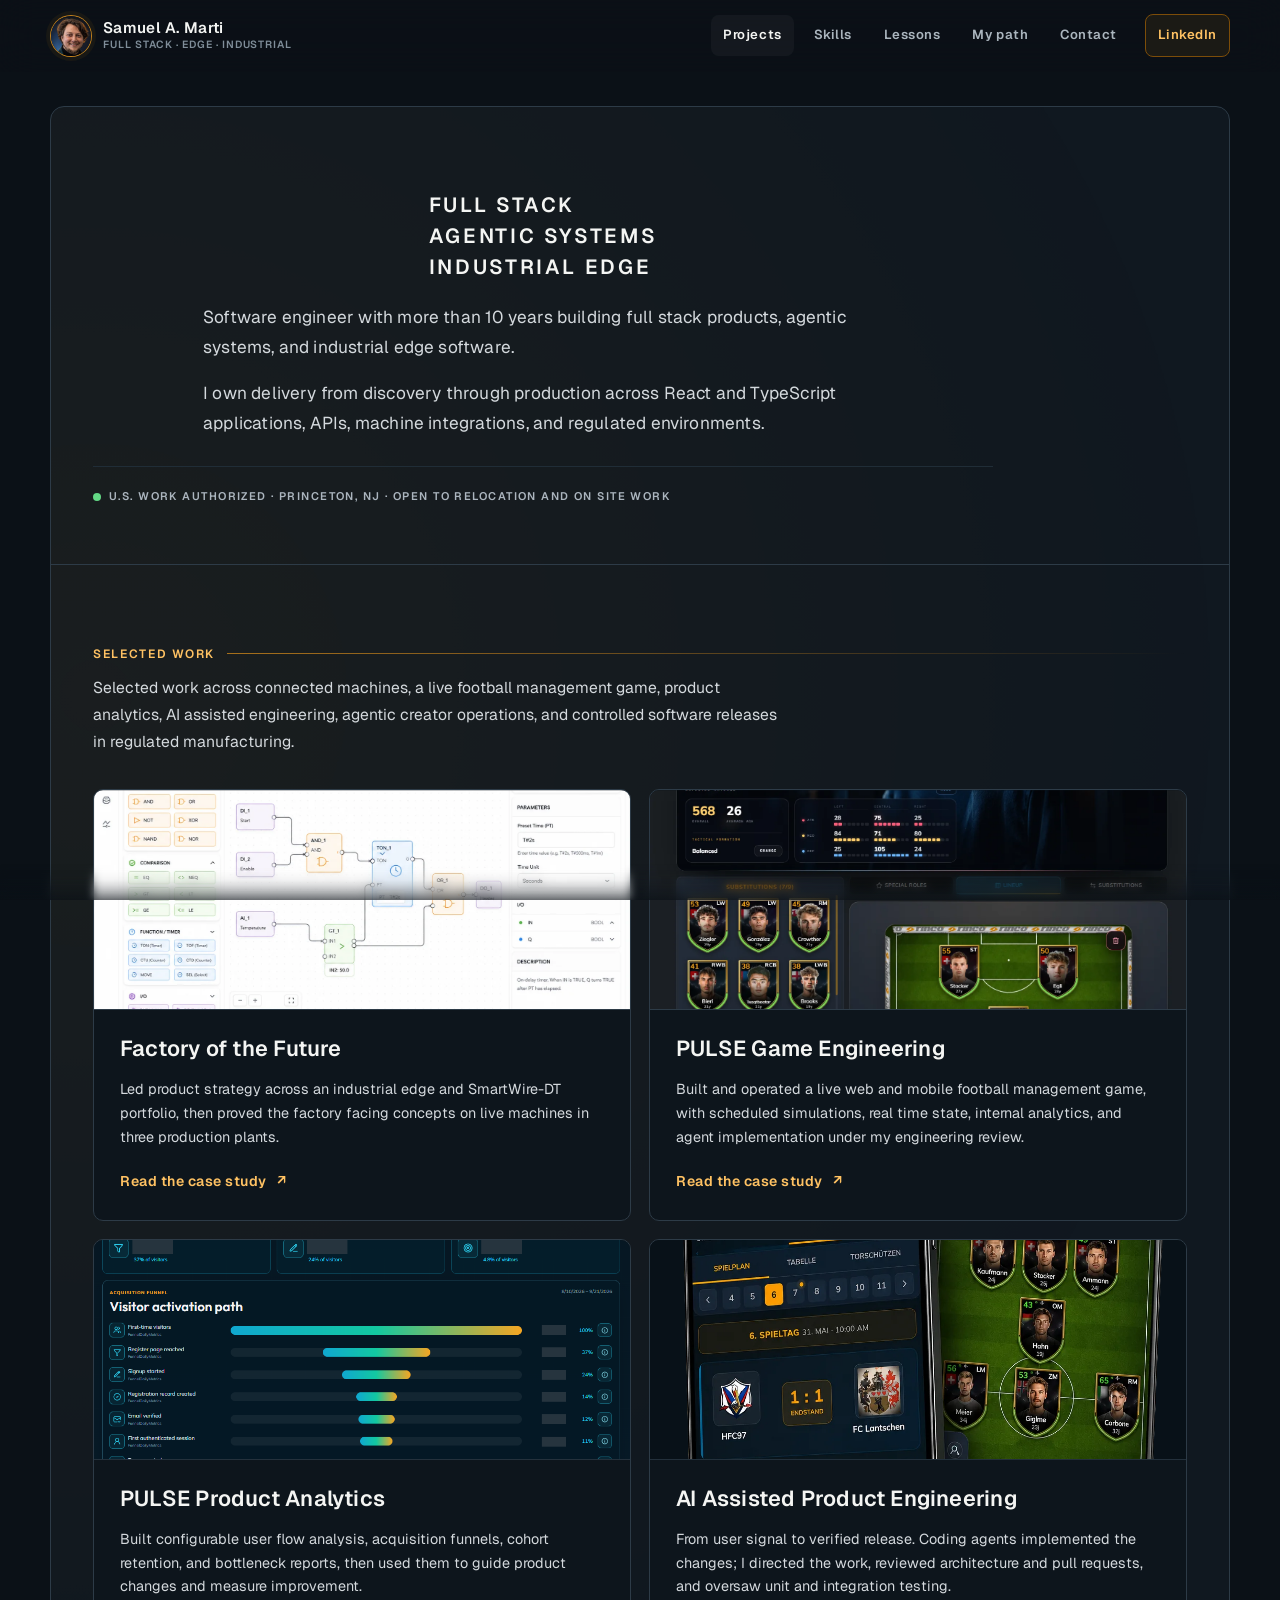
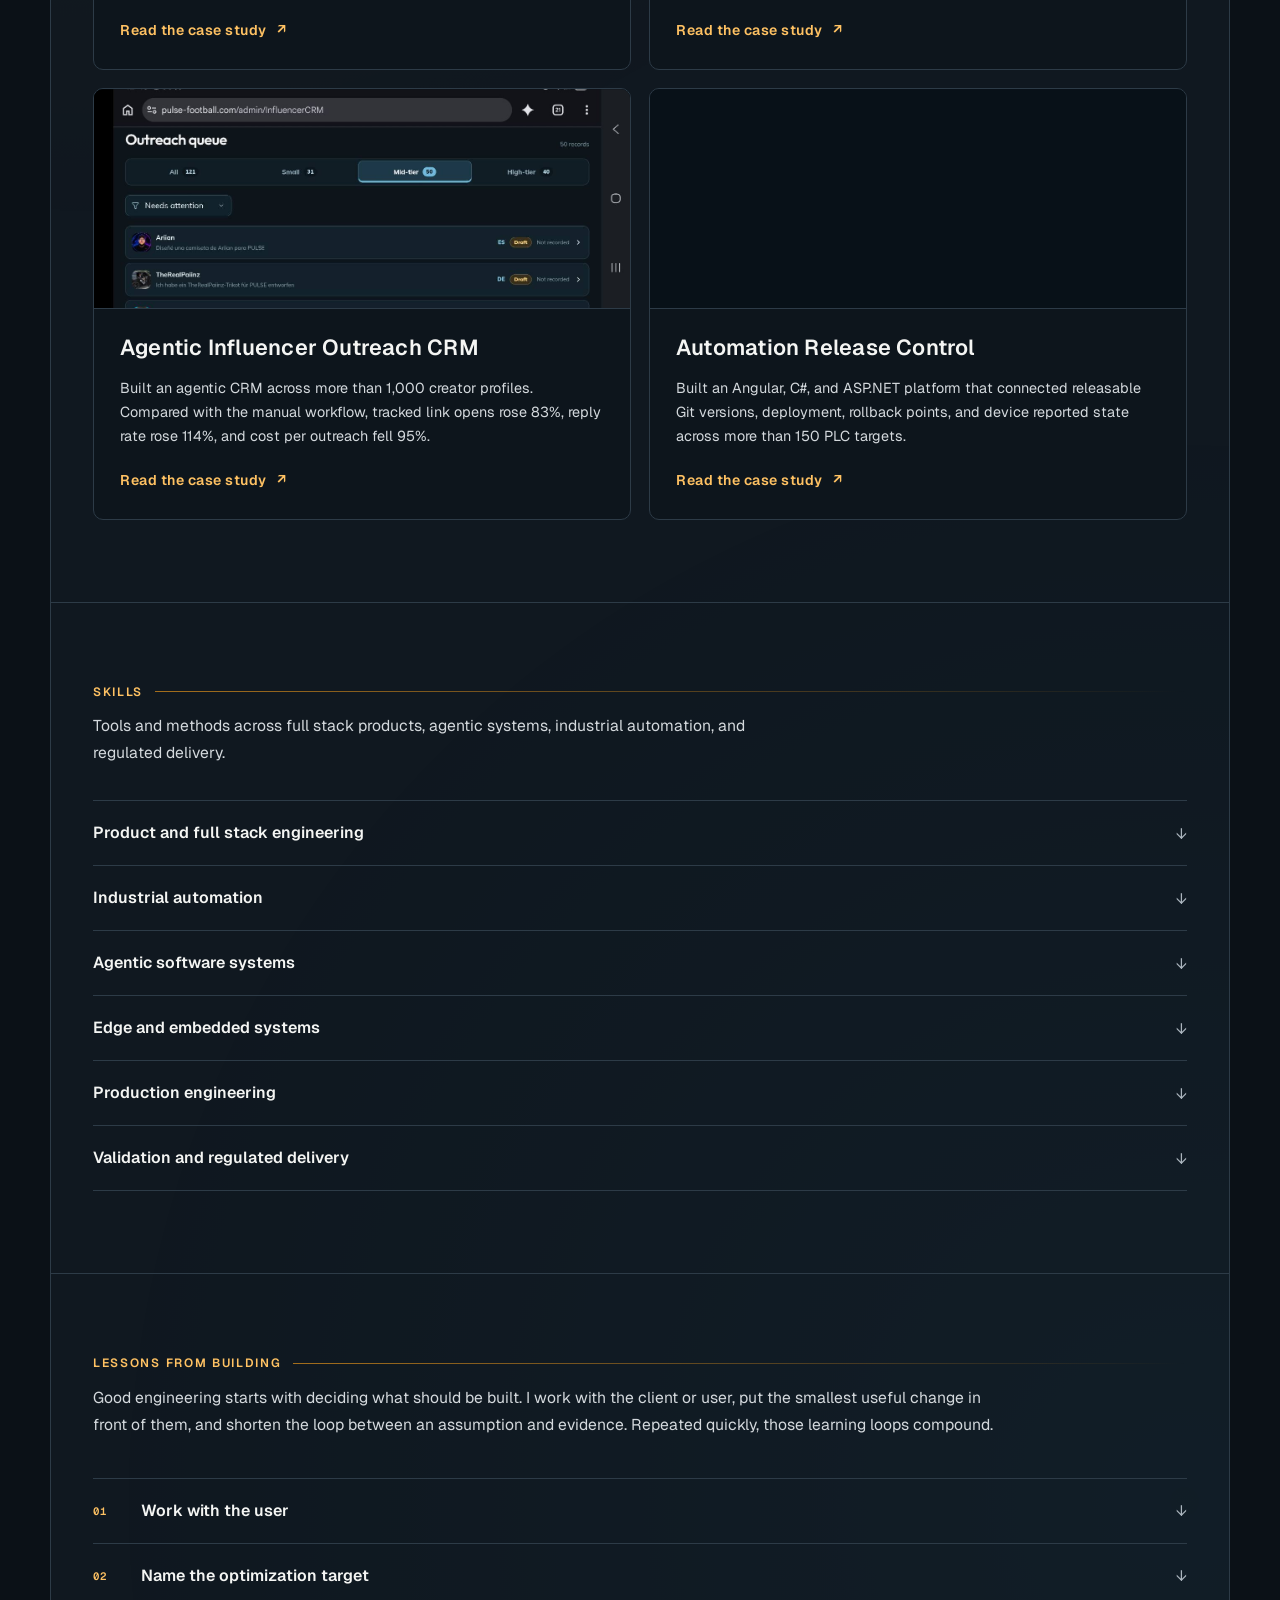
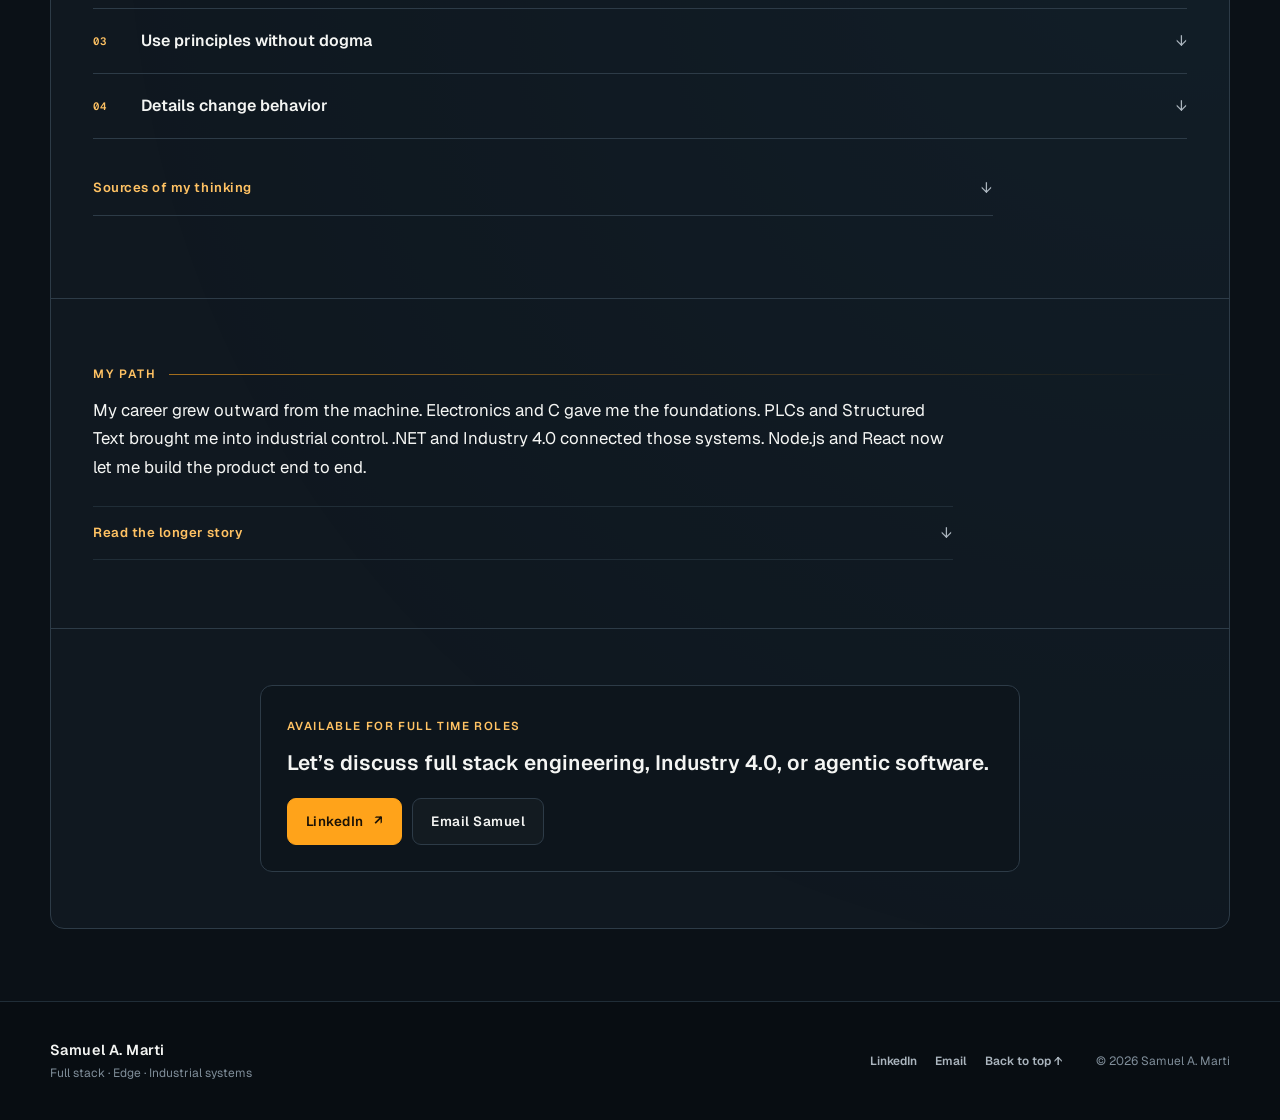
==== commit 0e0c3467: "Unify full-width case study background" ====
--- a/index.html
+++ b/index.html
@@ -32,7 +32,7 @@
             }, 6000);
         }
     </script>
-    <link rel="stylesheet" href="styles.css?v=20260819-24">
+    <link rel="stylesheet" href="styles.css?v=20260913-1">
     <script src="script.js?v=20260819-20" defer></script>
 </head>
 <body>
--- a/styles.css
+++ b/styles.css
@@ -1588,8 +1588,7 @@
     }
 }
 
-.home-paper::before,
-.paper-shell::before {
+.home-paper::before {
     position: absolute;
     z-index: 0;
     pointer-events: none;
@@ -1604,13 +1603,6 @@
 
 .home-paper::before {
     inset: -18%;
-}
-
-.paper-shell::before {
-    inset: 0;
-    animation: none;
-    transform: none;
-    will-change: auto;
 }
 
 .home-paper > *,
@@ -1956,8 +1948,7 @@
         opacity: 1;
     }
 
-    .home-paper::before,
-    .paper-shell::before {
+    .home-paper::before {
         animation: none;
     }
 
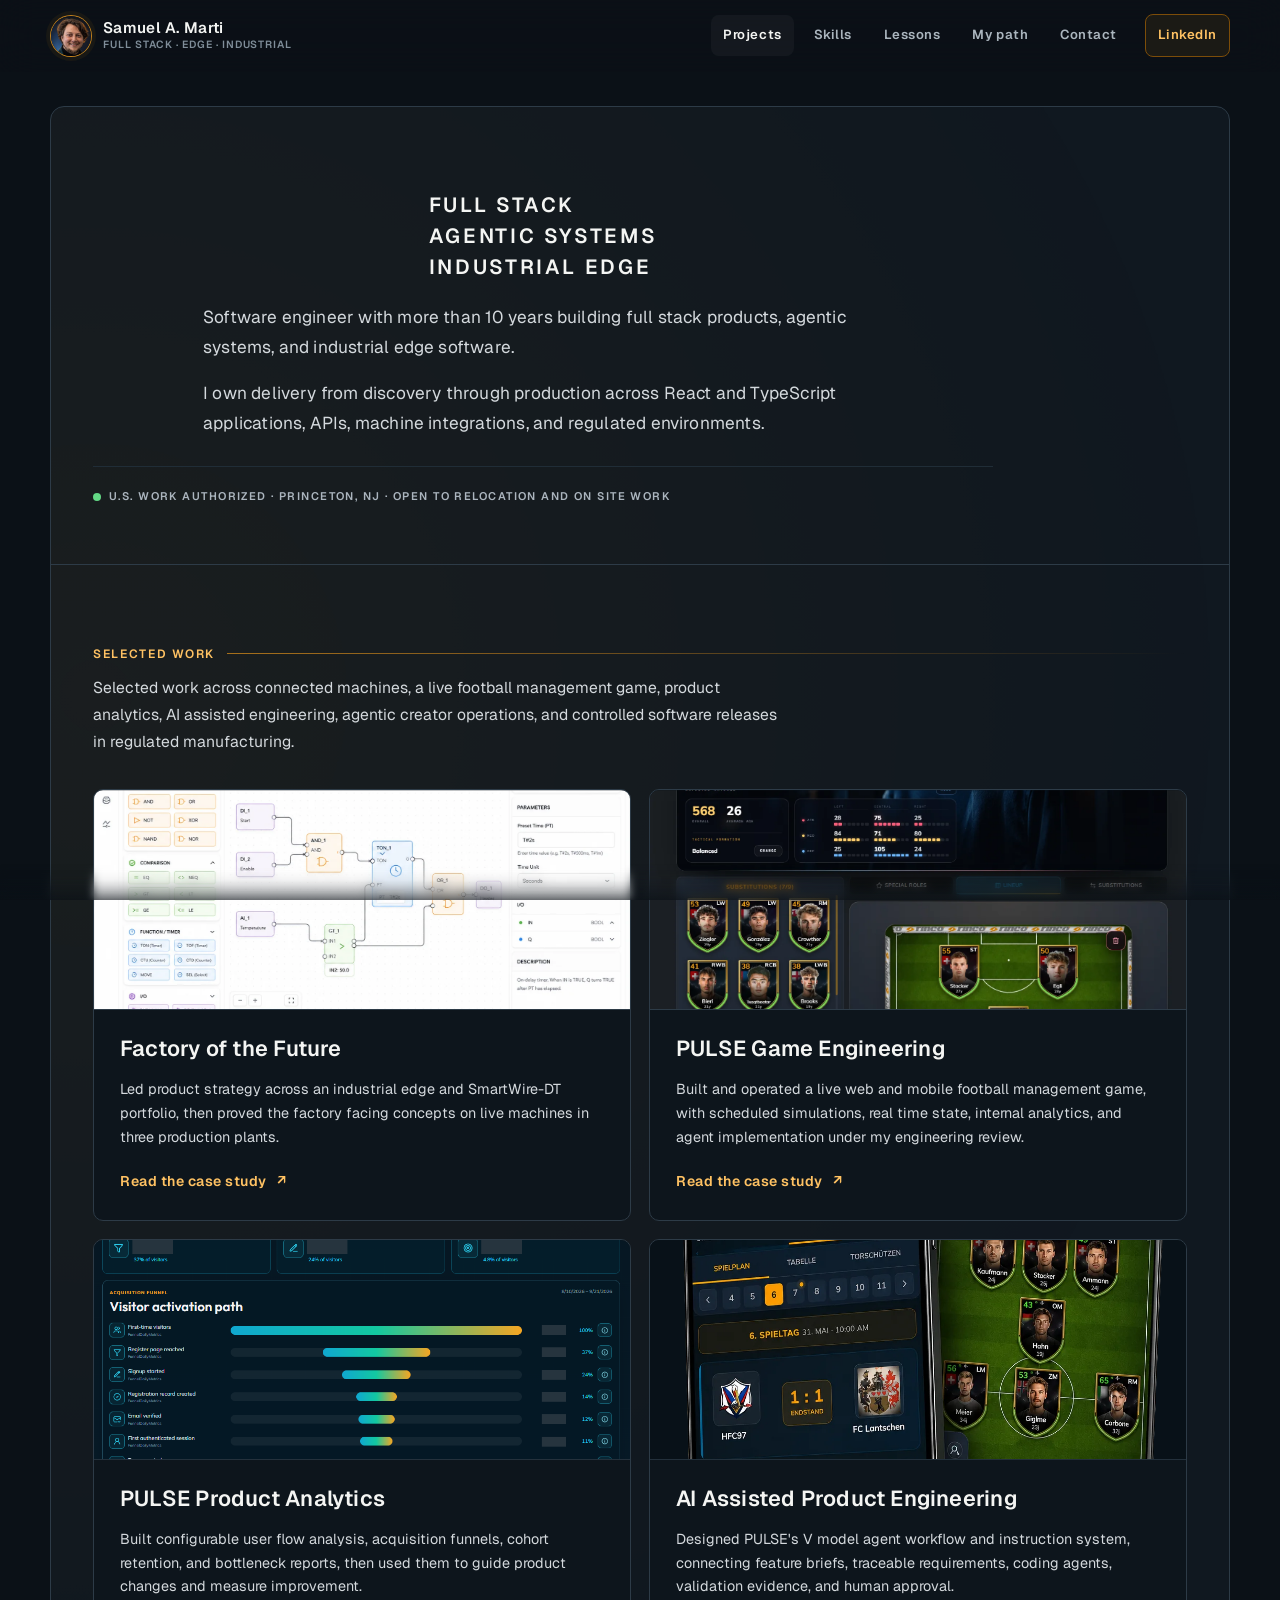
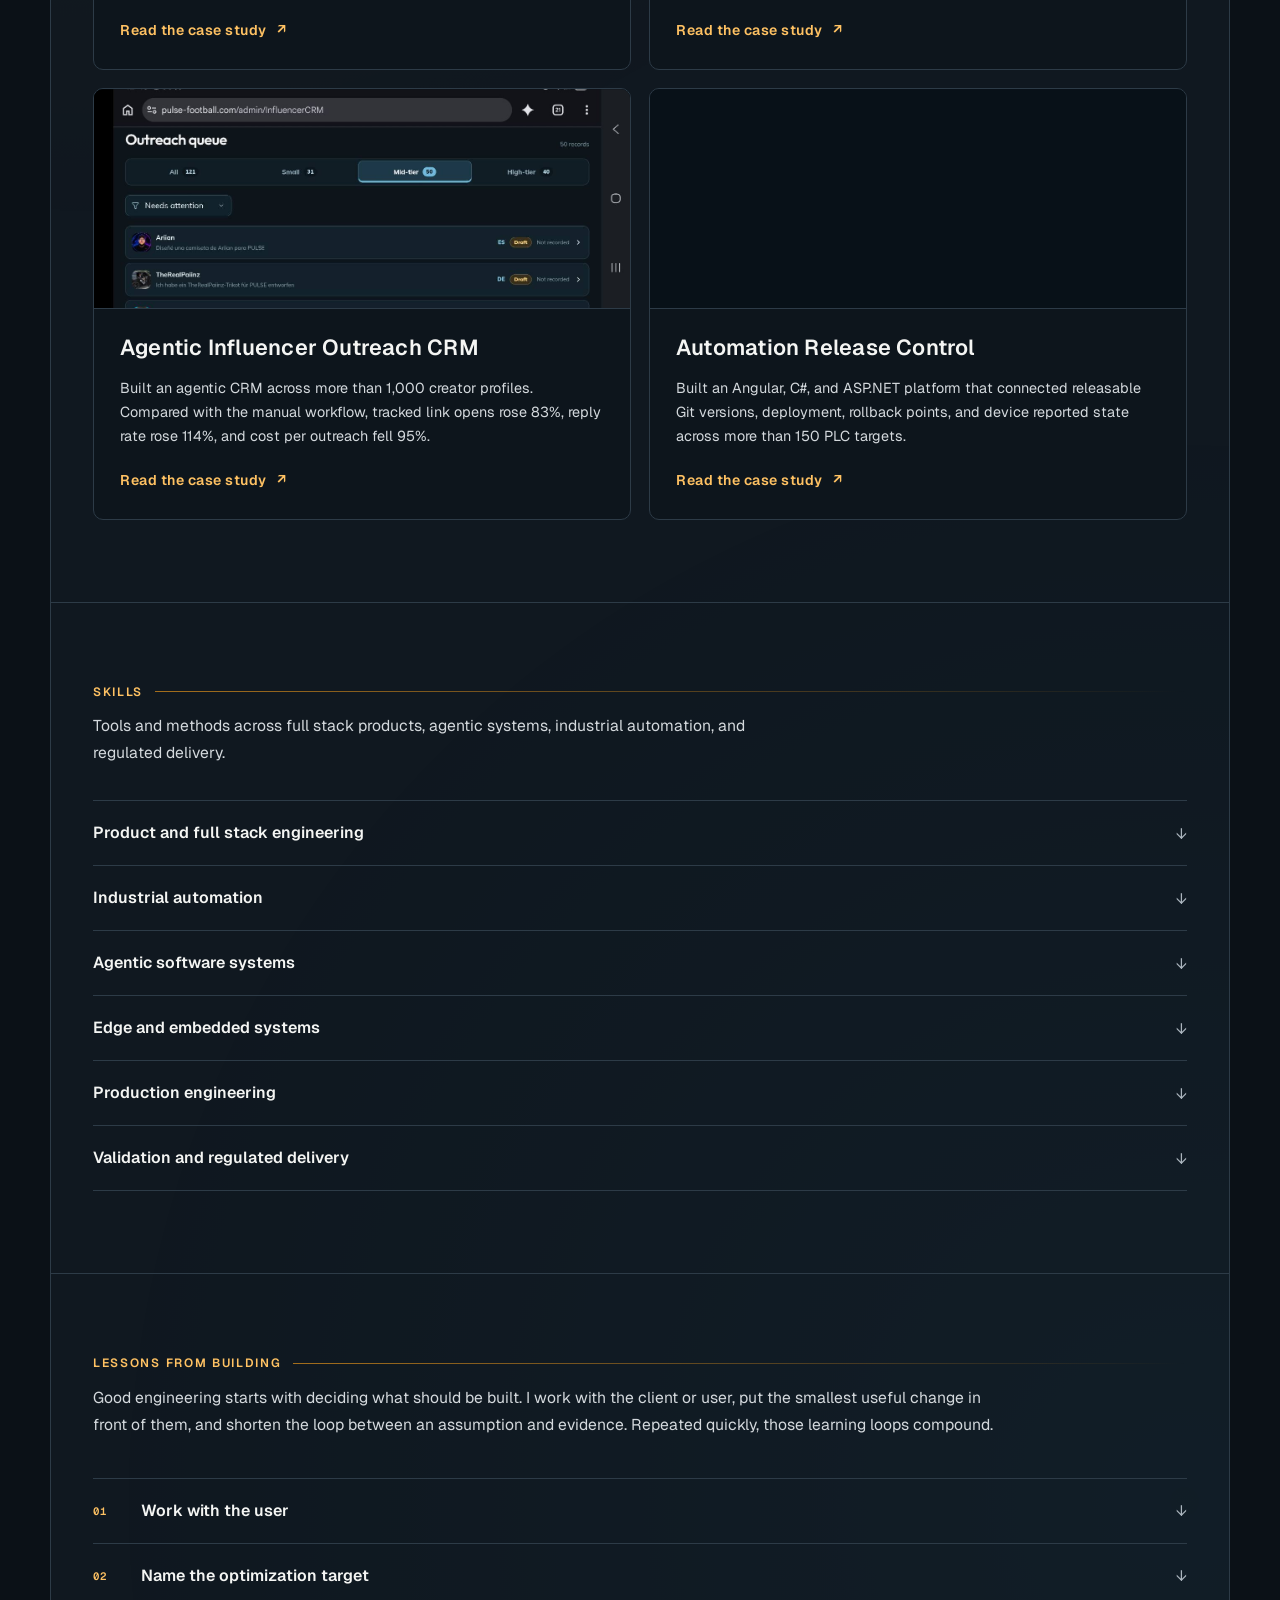
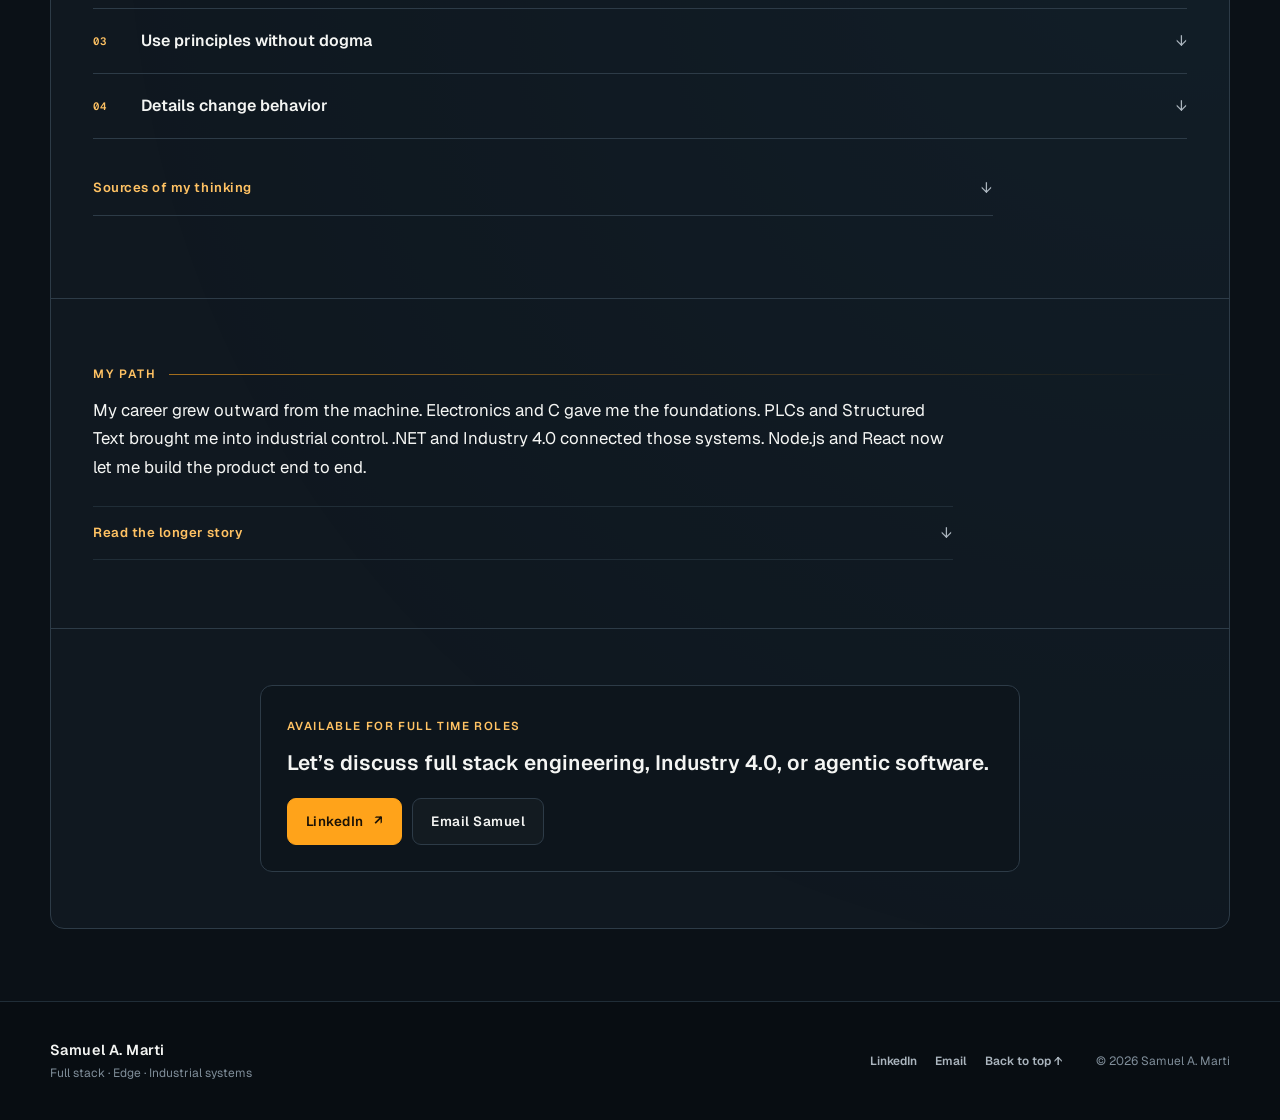
==== commit e32b1d3e: "Credit PULSE workflow authorship and add V model diagram" ====
--- a/index.html
+++ b/index.html
@@ -125,13 +125,13 @@
                             </div>
                         </a>
 
-                        <a class="showcase-card reveal" href="projects/ai-assisted-product-engineering/" aria-label="Read AI Assisted Product Engineering: from user signal to verified release">
+                        <a class="showcase-card reveal" href="projects/ai-assisted-product-engineering/" aria-label="Read AI Assisted Product Engineering: the V model workflow and agent instructions I designed">
                             <div class="showcase-media">
                                 <img src="projects/pulse-product/assets/pulse-mobile.webp" alt="PULSE mobile game screens, the product context for the AI assisted engineering case study" loading="lazy" decoding="async">
                             </div>
                             <div class="showcase-copy">
                                 <h3>AI Assisted Product Engineering</h3>
-                                <p>From user signal to verified release. Coding agents implemented the changes; I directed the work, reviewed architecture and pull requests, and oversaw unit and integration testing.</p>
+                                <p>Designed PULSE's V model agent workflow and instruction system, connecting feature briefs, traceable requirements, coding agents, validation evidence, and human approval.</p>
                                 <span class="case-link">Read the case study <span aria-hidden="true">↗</span></span>
                             </div>
                         </a>
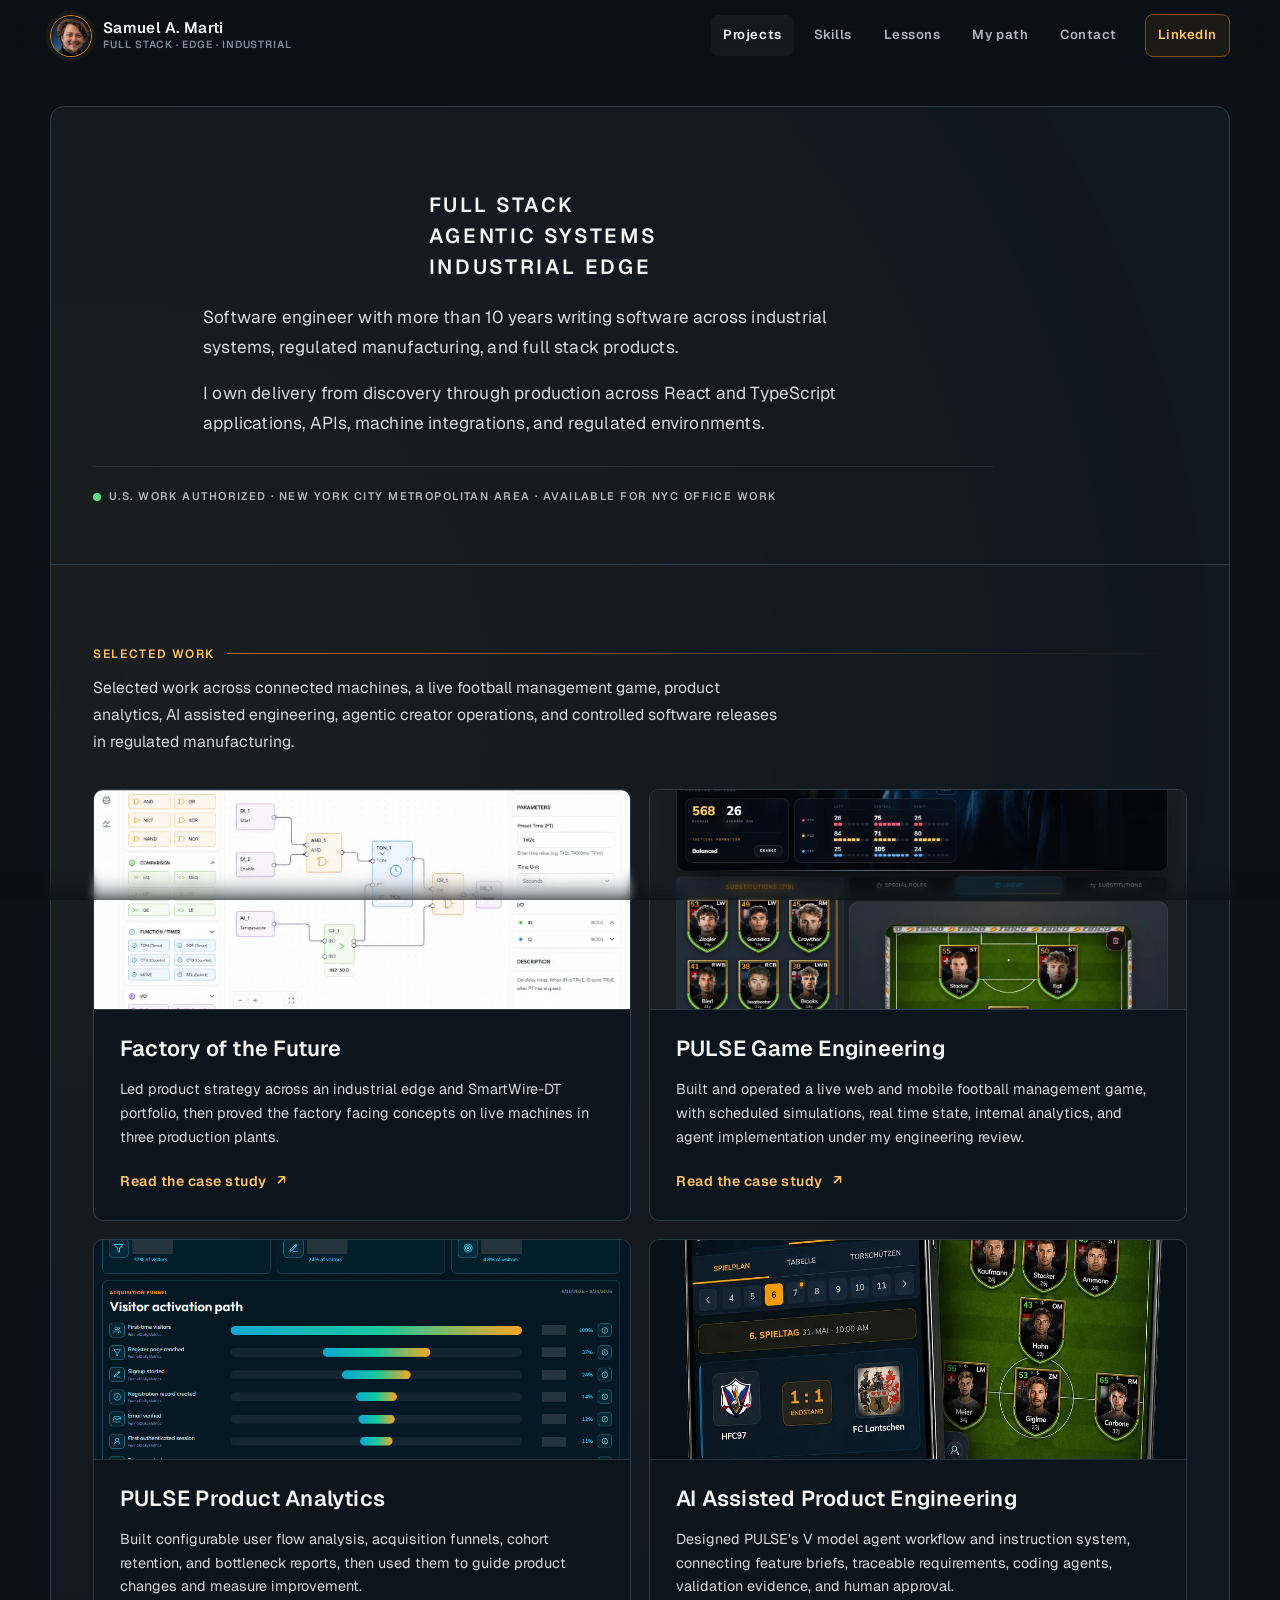
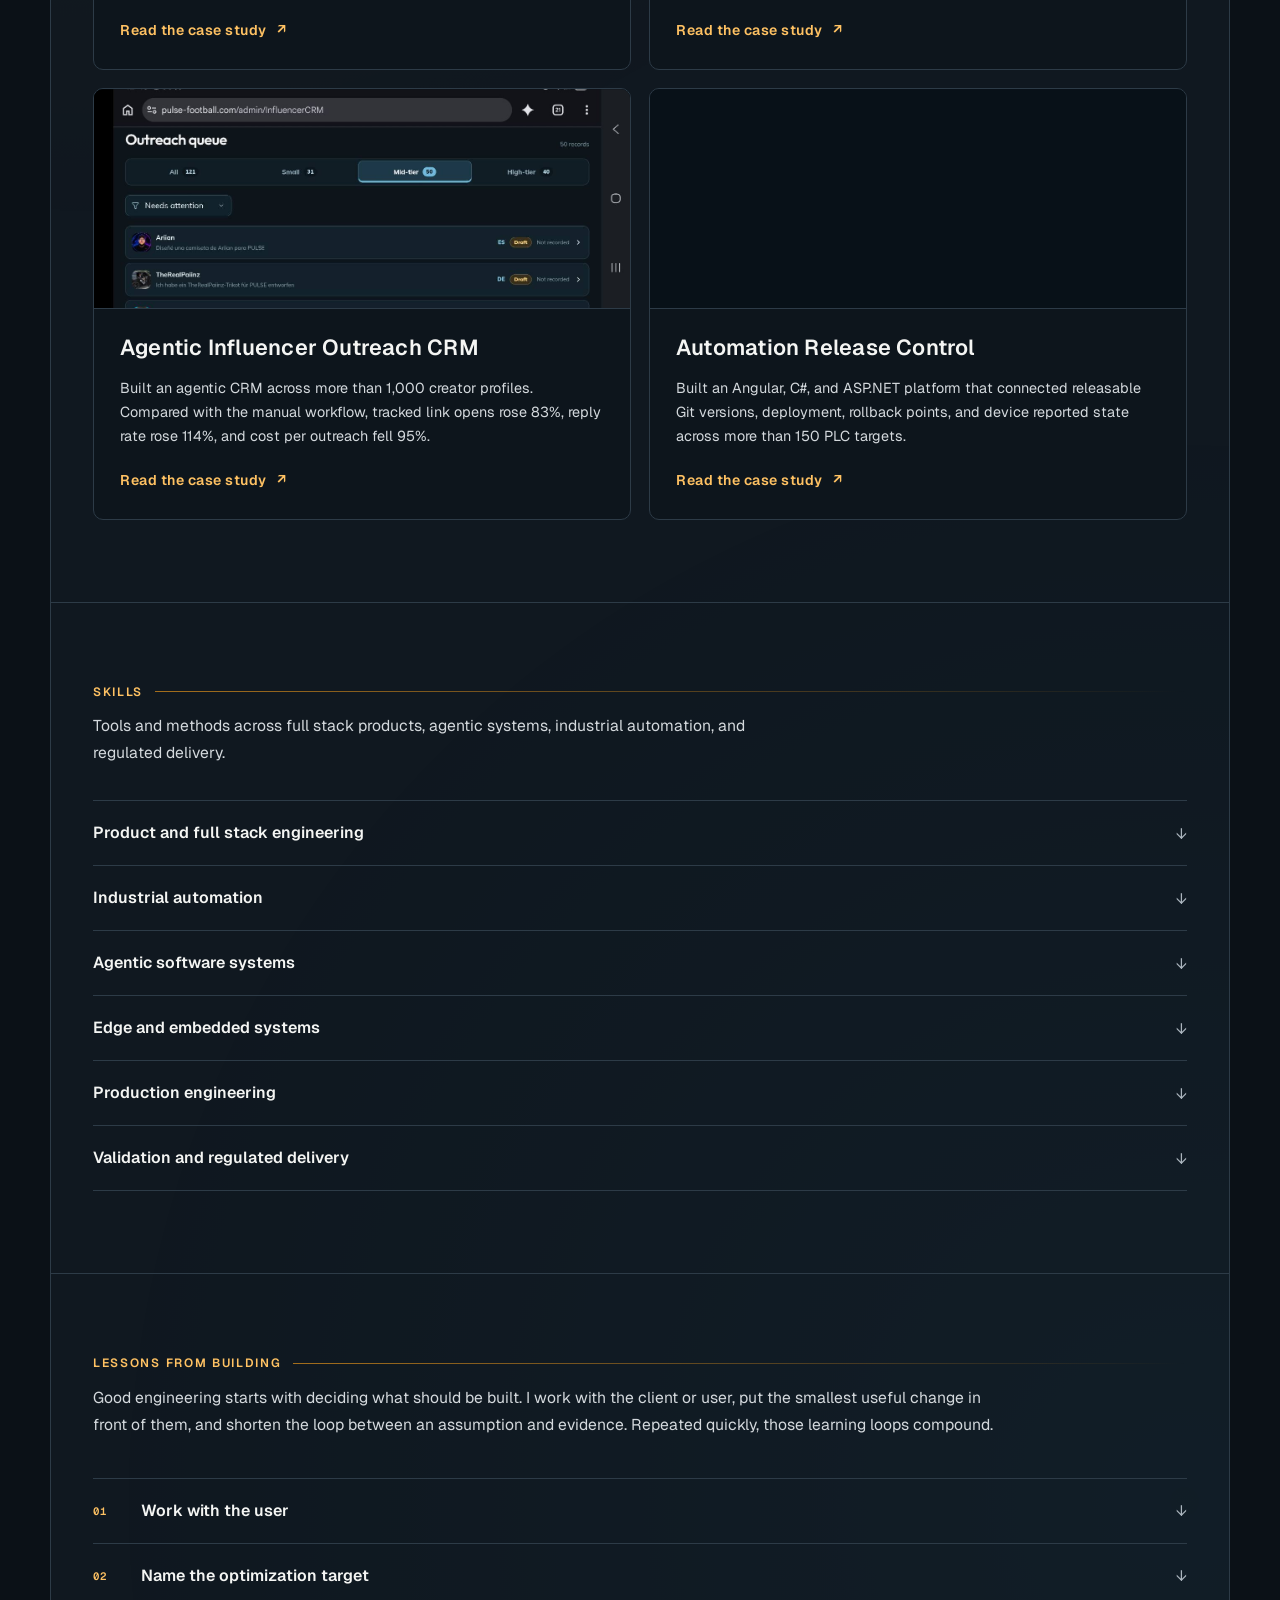
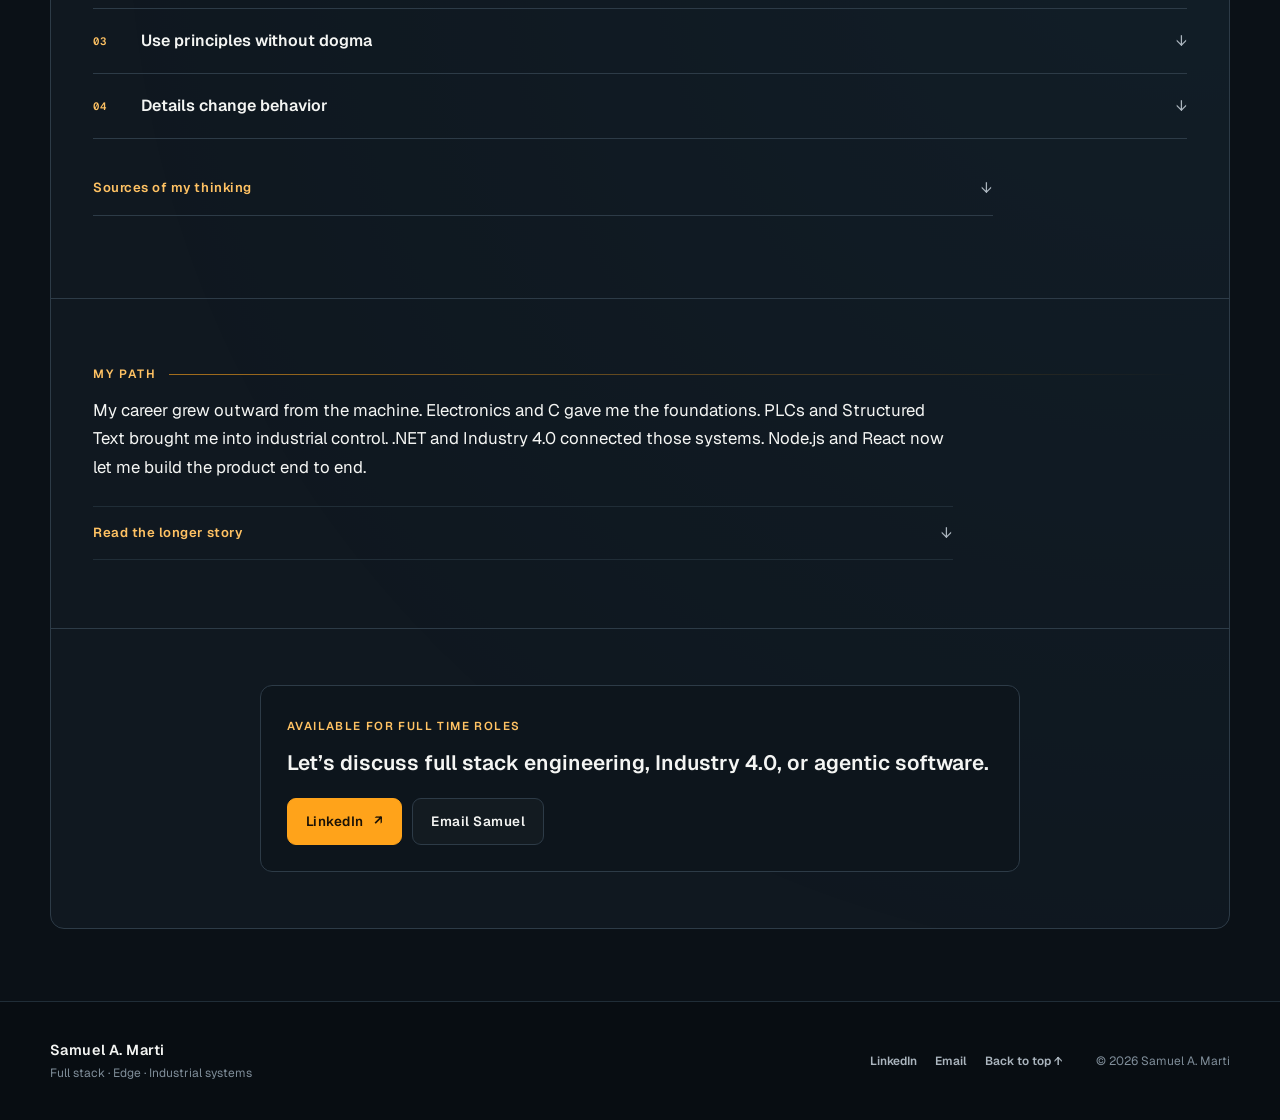
==== commit e98b86f5: "Strengthen startup hiring evidence and clarify product metrics" ====
--- a/index.html
+++ b/index.html
@@ -76,10 +76,10 @@
                                 <span class="intro-capability-phrase" aria-hidden="true">Industrial edge</span>
                             </span>
                         </div>
-                        <p class="portfolio-thesis">Software engineer with more than 10 years building full stack products, agentic systems, and industrial edge software.</p>
+                        <p class="portfolio-thesis">Software engineer with more than 10 years writing software across industrial systems, regulated manufacturing, and full stack products.</p>
                         <p class="portfolio-thesis">I own delivery from discovery through production across React and TypeScript applications, APIs, machine integrations, and regulated environments.</p>
                         <div class="portfolio-kicker-row reveal is-visible">
-                            <span class="availability"><i aria-hidden="true"></i> U.S. work authorized · Princeton, NJ · Open to relocation and on site work</span>
+                            <span class="availability"><i aria-hidden="true"></i> U.S. work authorized · New York City metropolitan area · Available for NYC office work</span>
                         </div>
                     </div>
                 </div>
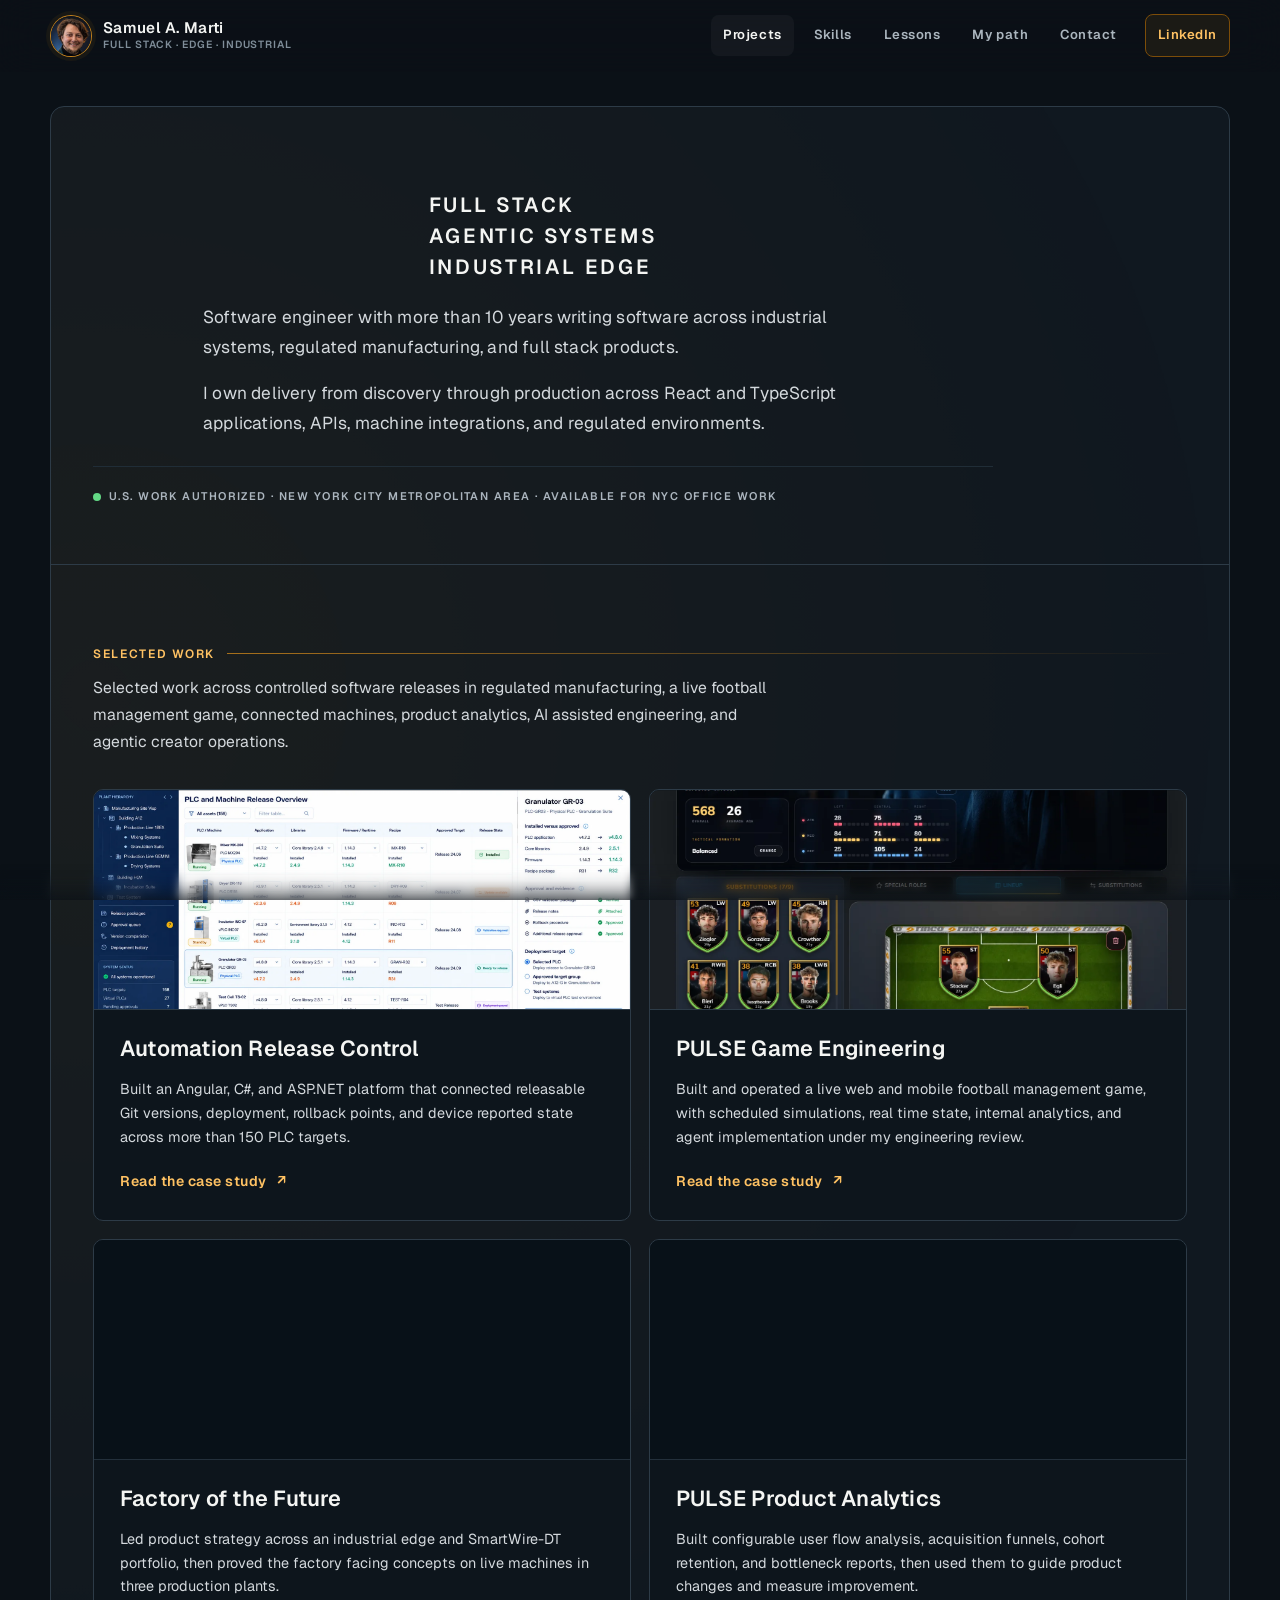
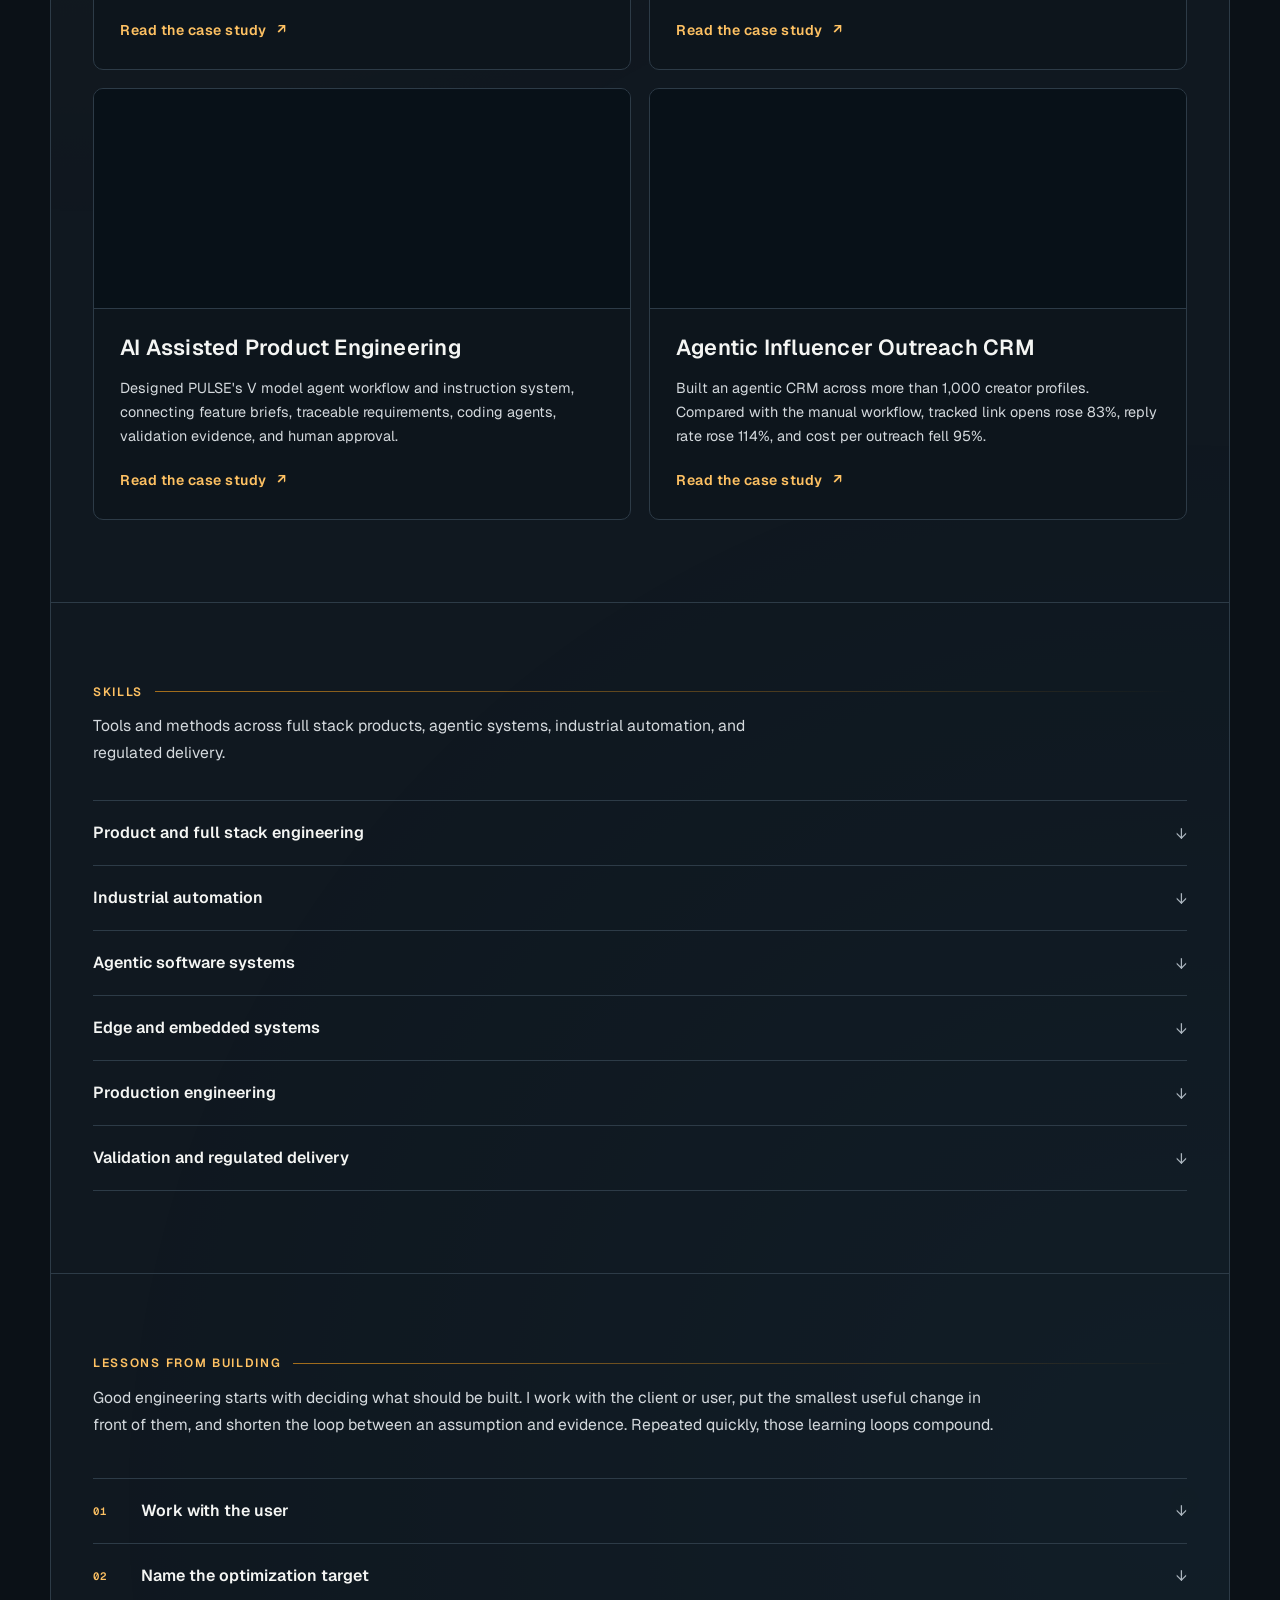
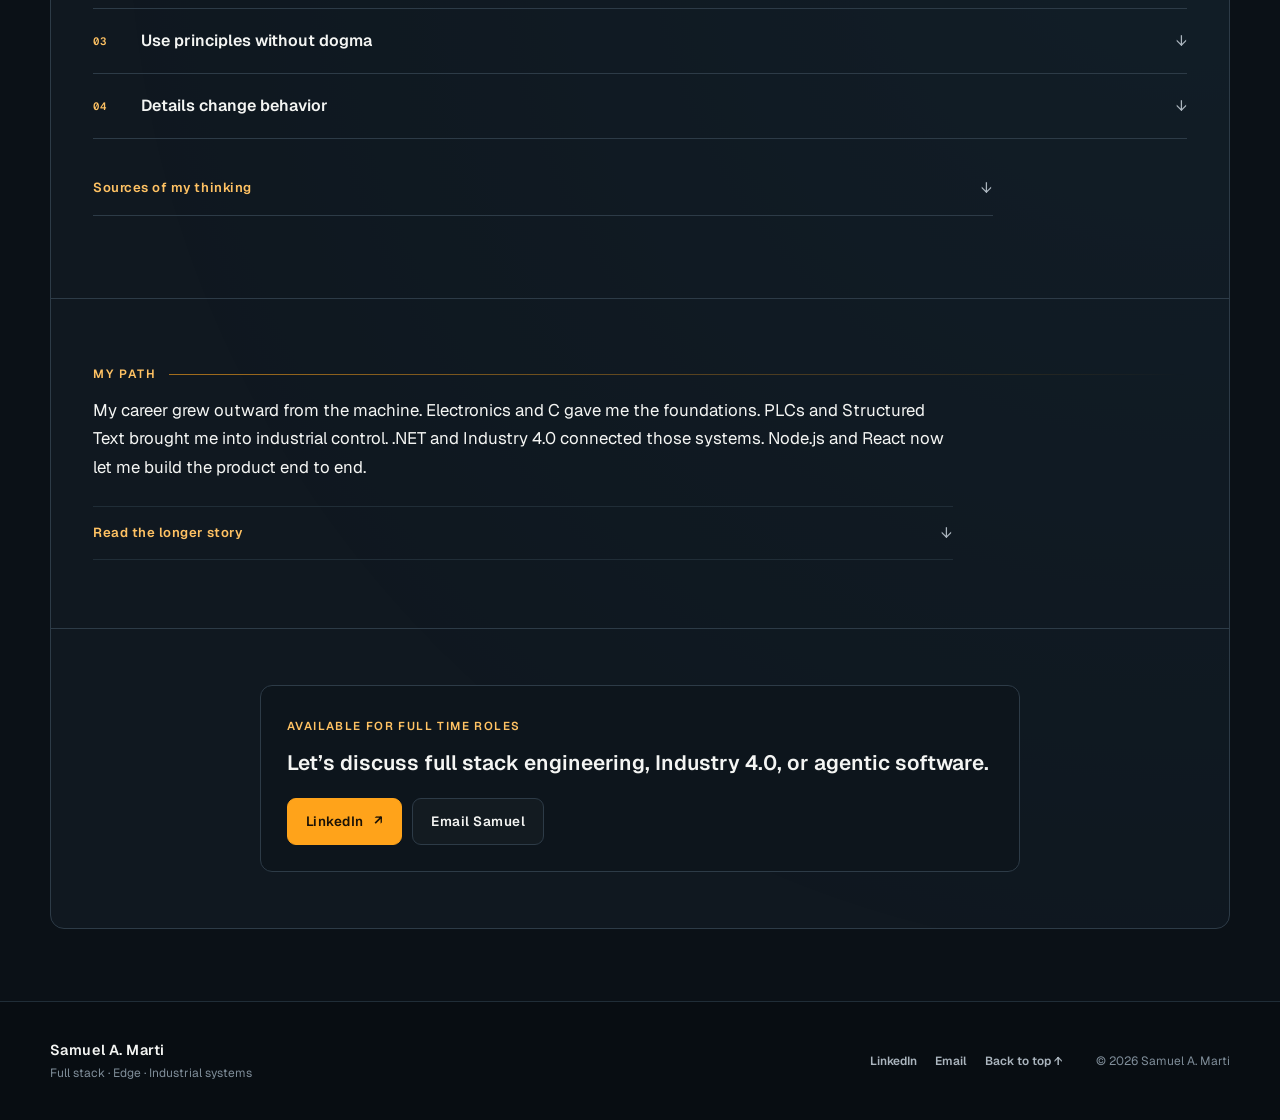
==== commit 47cfa39b: "Reorder portfolio and limit release-control scope to qualification" ====
--- a/index.html
+++ b/index.html
@@ -89,10 +89,32 @@
                 <div class="section-content">
                     <div class="section-heading reveal">
                         <div class="paper-active-head"><h2 class="paper-active-label" id="projects-title">Selected work</h2></div>
-                        <p>Selected work across connected machines, a live football management game, product analytics, AI assisted engineering, agentic creator operations, and controlled software releases in regulated manufacturing.</p>
+                        <p>Selected work across controlled software releases in regulated manufacturing, a live football management game, connected machines, product analytics, AI assisted engineering, and agentic creator operations.</p>
                     </div>
                     <div class="project-showcase">
-                        <a class="showcase-card reveal" id="featured-work" href="projects/connected-machine-platform/" aria-label="Read the Factory of the Future case study">
+                        <a class="showcase-card reveal" id="featured-work" href="projects/controlled-release-platform/" aria-label="Read the Automation Release Control case study">
+                            <div class="showcase-media">
+                                <img src="projects/controlled-release-platform/assets/automation-release-control-dashboard.webp" alt="Automation Release Control dashboard comparing installed and target PLC software versions" loading="lazy" decoding="async">
+                            </div>
+                            <div class="showcase-copy">
+                                <h3>Automation Release Control</h3>
+                                <p>Built an Angular, C#, and ASP.NET platform that connected releasable Git versions, deployment, rollback points, and device reported state across more than 150 PLC targets.</p>
+                                <span class="case-link">Read the case study <span aria-hidden="true">↗</span></span>
+                            </div>
+                        </a>
+
+                        <a class="showcase-card reveal reveal-delay" href="projects/pulse-product/" aria-label="Read the PULSE Game Engineering case study">
+                            <div class="showcase-media">
+                                <img src="projects/pulse-product/assets/pulse-lineup-workspace.webp" alt="PULSE football management game desktop lineup workspace" loading="lazy" decoding="async">
+                            </div>
+                            <div class="showcase-copy">
+                                <h3>PULSE Game Engineering</h3>
+                                <p>Built and operated a live web and mobile football management game, with scheduled simulations, real time state, internal analytics, and agent implementation under my engineering review.</p>
+                                <span class="case-link">Read the case study <span aria-hidden="true">↗</span></span>
+                            </div>
+                        </a>
+
+                        <a class="showcase-card reveal" href="projects/connected-machine-platform/" aria-label="Read the Factory of the Future case study">
                             <div class="showcase-media">
                                 <img src="projects/connected-machine-platform/assets/connected-machine-visual-programming.webp" alt="Reconstructed visual programming interface for an industrial edge control prototype" loading="lazy" decoding="async">
                             </div>
@@ -103,17 +125,6 @@
                             </div>
                         </a>
 
-                        <a class="showcase-card reveal reveal-delay" href="projects/pulse-product/" aria-label="Read the PULSE Game Engineering case study">
-                            <div class="showcase-media">
-                                <img src="projects/pulse-product/assets/pulse-lineup-workspace.webp" alt="PULSE football management game desktop lineup workspace" loading="lazy" decoding="async">
-                            </div>
-                            <div class="showcase-copy">
-                                <h3>PULSE Game Engineering</h3>
-                                <p>Built and operated a live web and mobile football management game, with scheduled simulations, real time state, internal analytics, and agent implementation under my engineering review.</p>
-                                <span class="case-link">Read the case study <span aria-hidden="true">↗</span></span>
-                            </div>
-                        </a>
-
                         <a class="showcase-card reveal" href="projects/pulse-product-analytics/" aria-label="Read the PULSE Product Analytics case study">
                             <div class="showcase-media">
                                 <img src="projects/pulse-product-analytics/assets/activation-funnel-redacted.png" alt="PULSE activation dashboard with confidential counts redacted and percentages retained" loading="lazy" decoding="async">
@@ -143,17 +154,6 @@
                             <div class="showcase-copy">
                                 <h3>Agentic Influencer Outreach CRM</h3>
                                 <p>Built an agentic CRM across more than 1,000 creator profiles. Compared with the manual workflow, tracked link opens rose 83%, reply rate rose 114%, and cost per outreach fell 95%.</p>
-                                <span class="case-link">Read the case study <span aria-hidden="true">↗</span></span>
-                            </div>
-                        </a>
-
-                        <a class="showcase-card reveal" href="projects/controlled-release-platform/" aria-label="Read the Automation Release Control case study">
-                            <div class="showcase-media">
-                                <img src="projects/controlled-release-platform/assets/automation-release-control-dashboard.webp" alt="Automation Release Control dashboard comparing installed and target PLC software versions" loading="lazy" decoding="async">
-                            </div>
-                            <div class="showcase-copy">
-                                <h3>Automation Release Control</h3>
-                                <p>Built an Angular, C#, and ASP.NET platform that connected releasable Git versions, deployment, rollback points, and device reported state across more than 150 PLC targets.</p>
                                 <span class="case-link">Read the case study <span aria-hidden="true">↗</span></span>
                             </div>
                         </a>
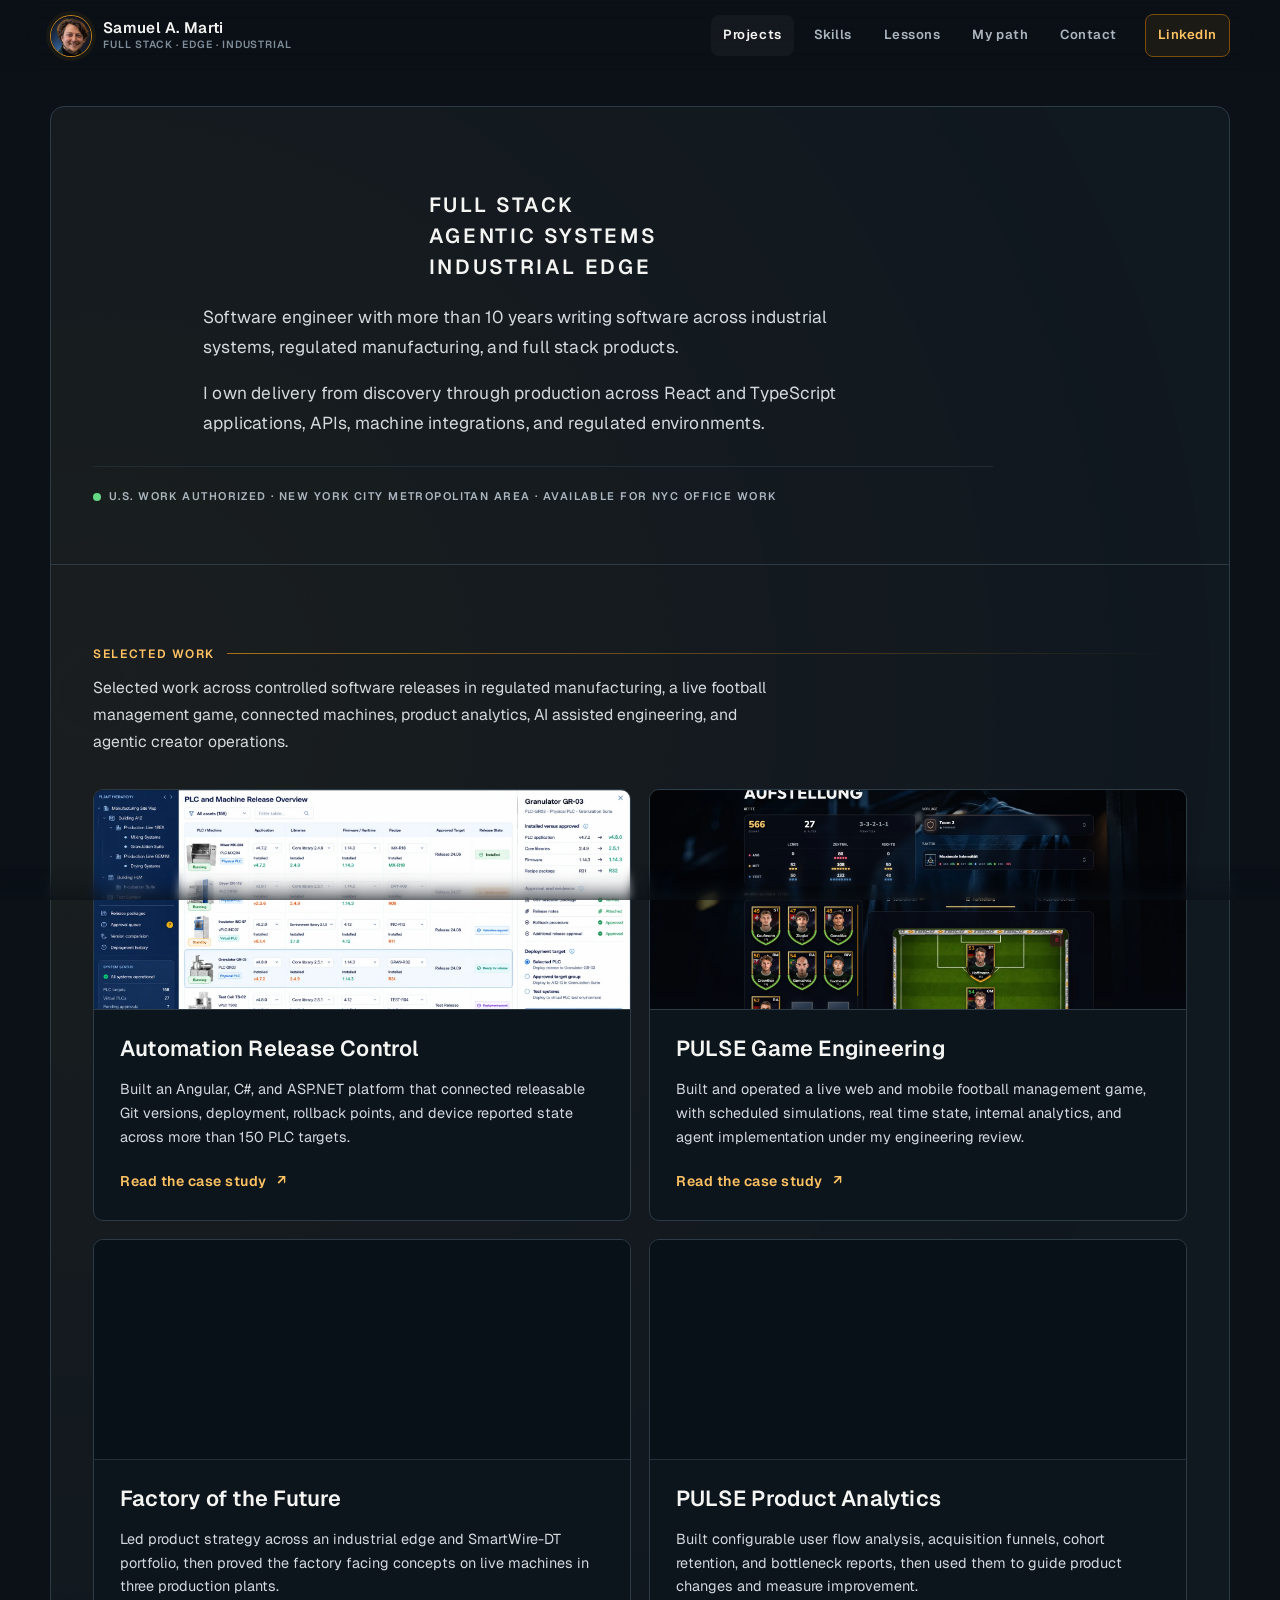
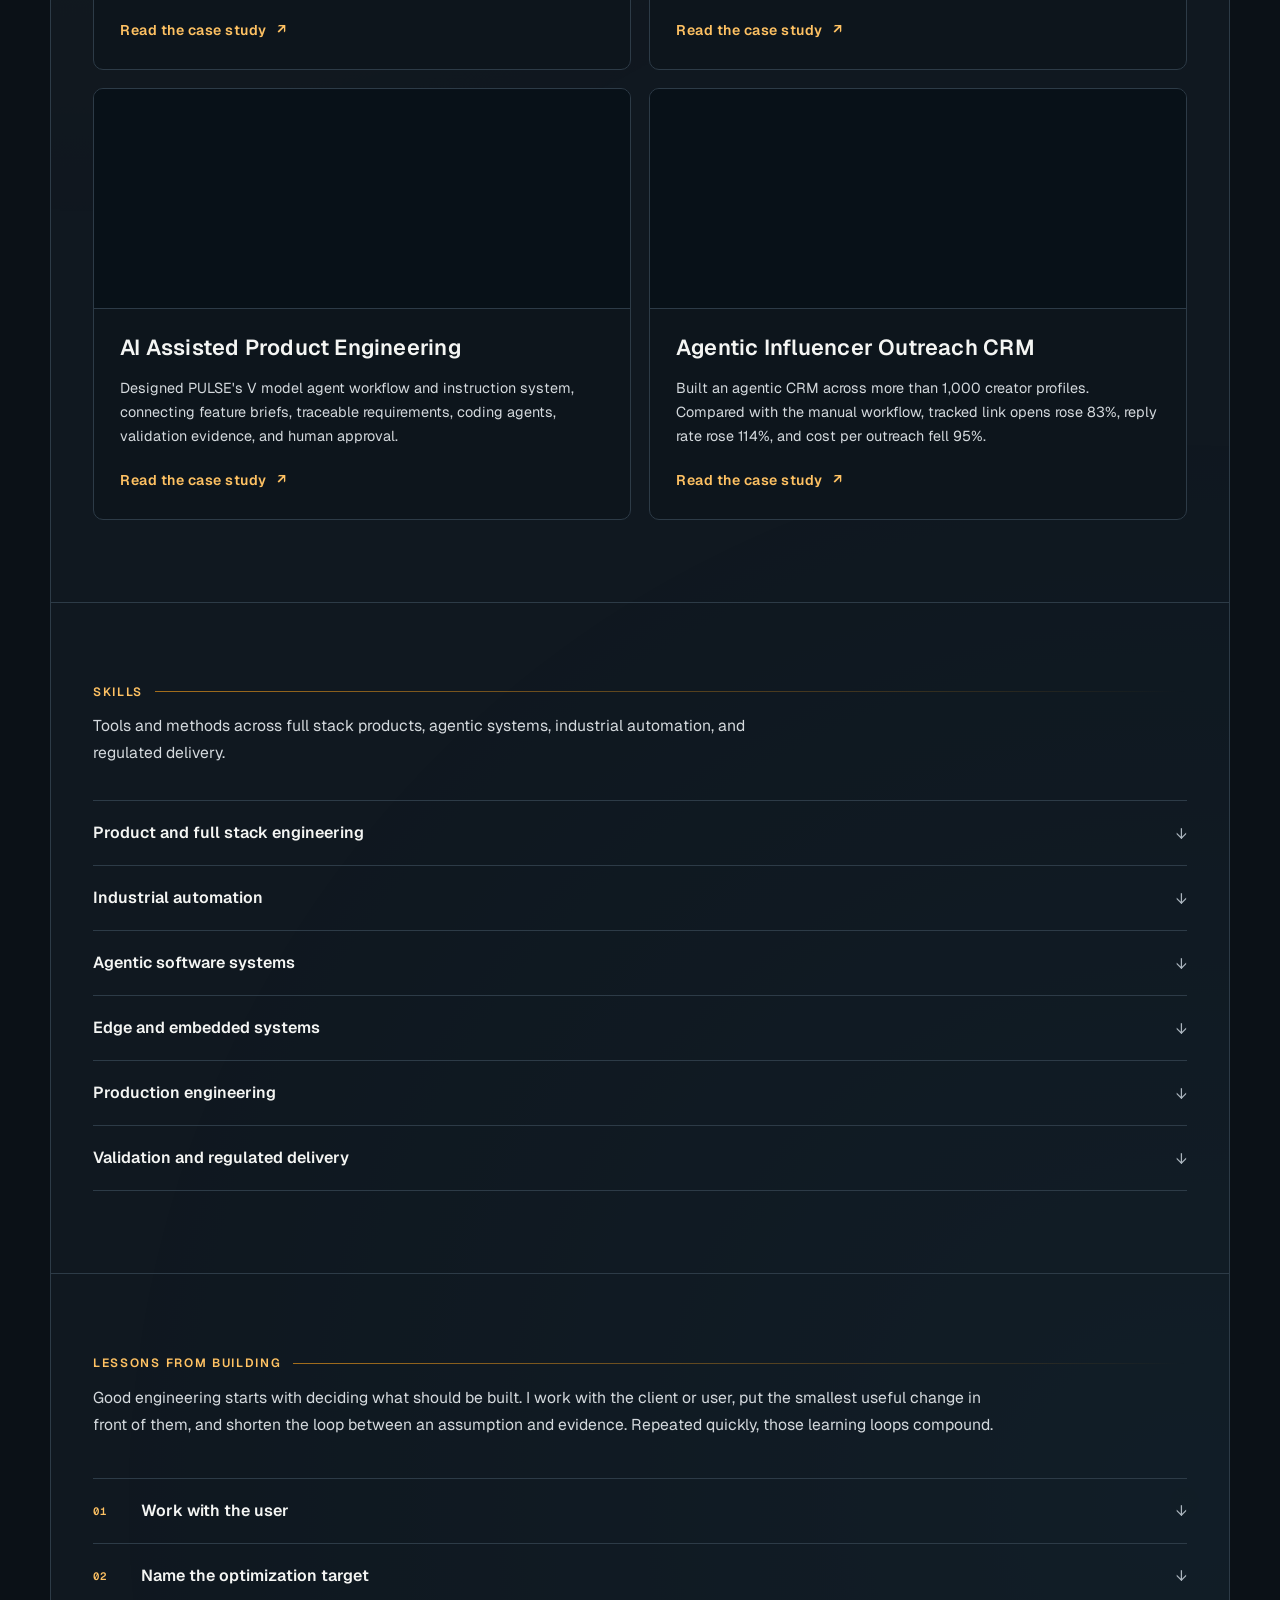
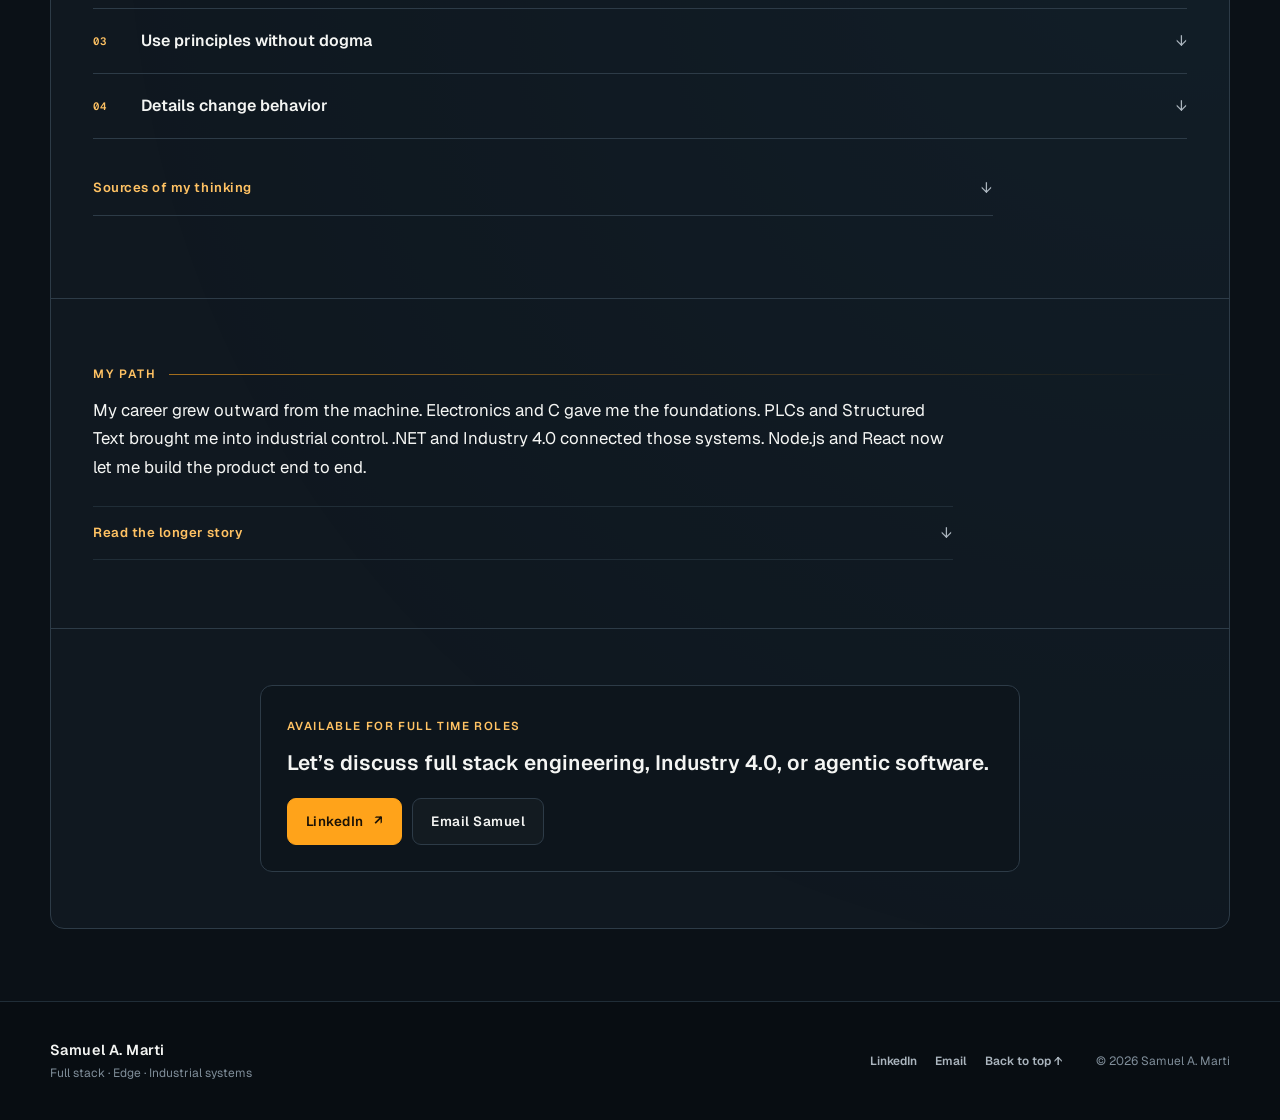
==== commit 18d4ca72: "Refresh PULSE lineup visual from supplied screenshot" ====
--- a/index.html
+++ b/index.html
@@ -105,7 +105,7 @@
 
                         <a class="showcase-card reveal reveal-delay" href="projects/pulse-product/" aria-label="Read the PULSE Game Engineering case study">
                             <div class="showcase-media">
-                                <img src="projects/pulse-product/assets/pulse-lineup-workspace.webp" alt="PULSE football management game desktop lineup workspace" loading="lazy" decoding="async">
+                                <img src="projects/pulse-product/assets/pulse-lineup-workspace-20261015.webp" alt="Current PULSE desktop lineup workspace with squad values, tactics, substitutes, and player selection" loading="lazy" decoding="async">
                             </div>
                             <div class="showcase-copy">
                                 <h3>PULSE Game Engineering</h3>
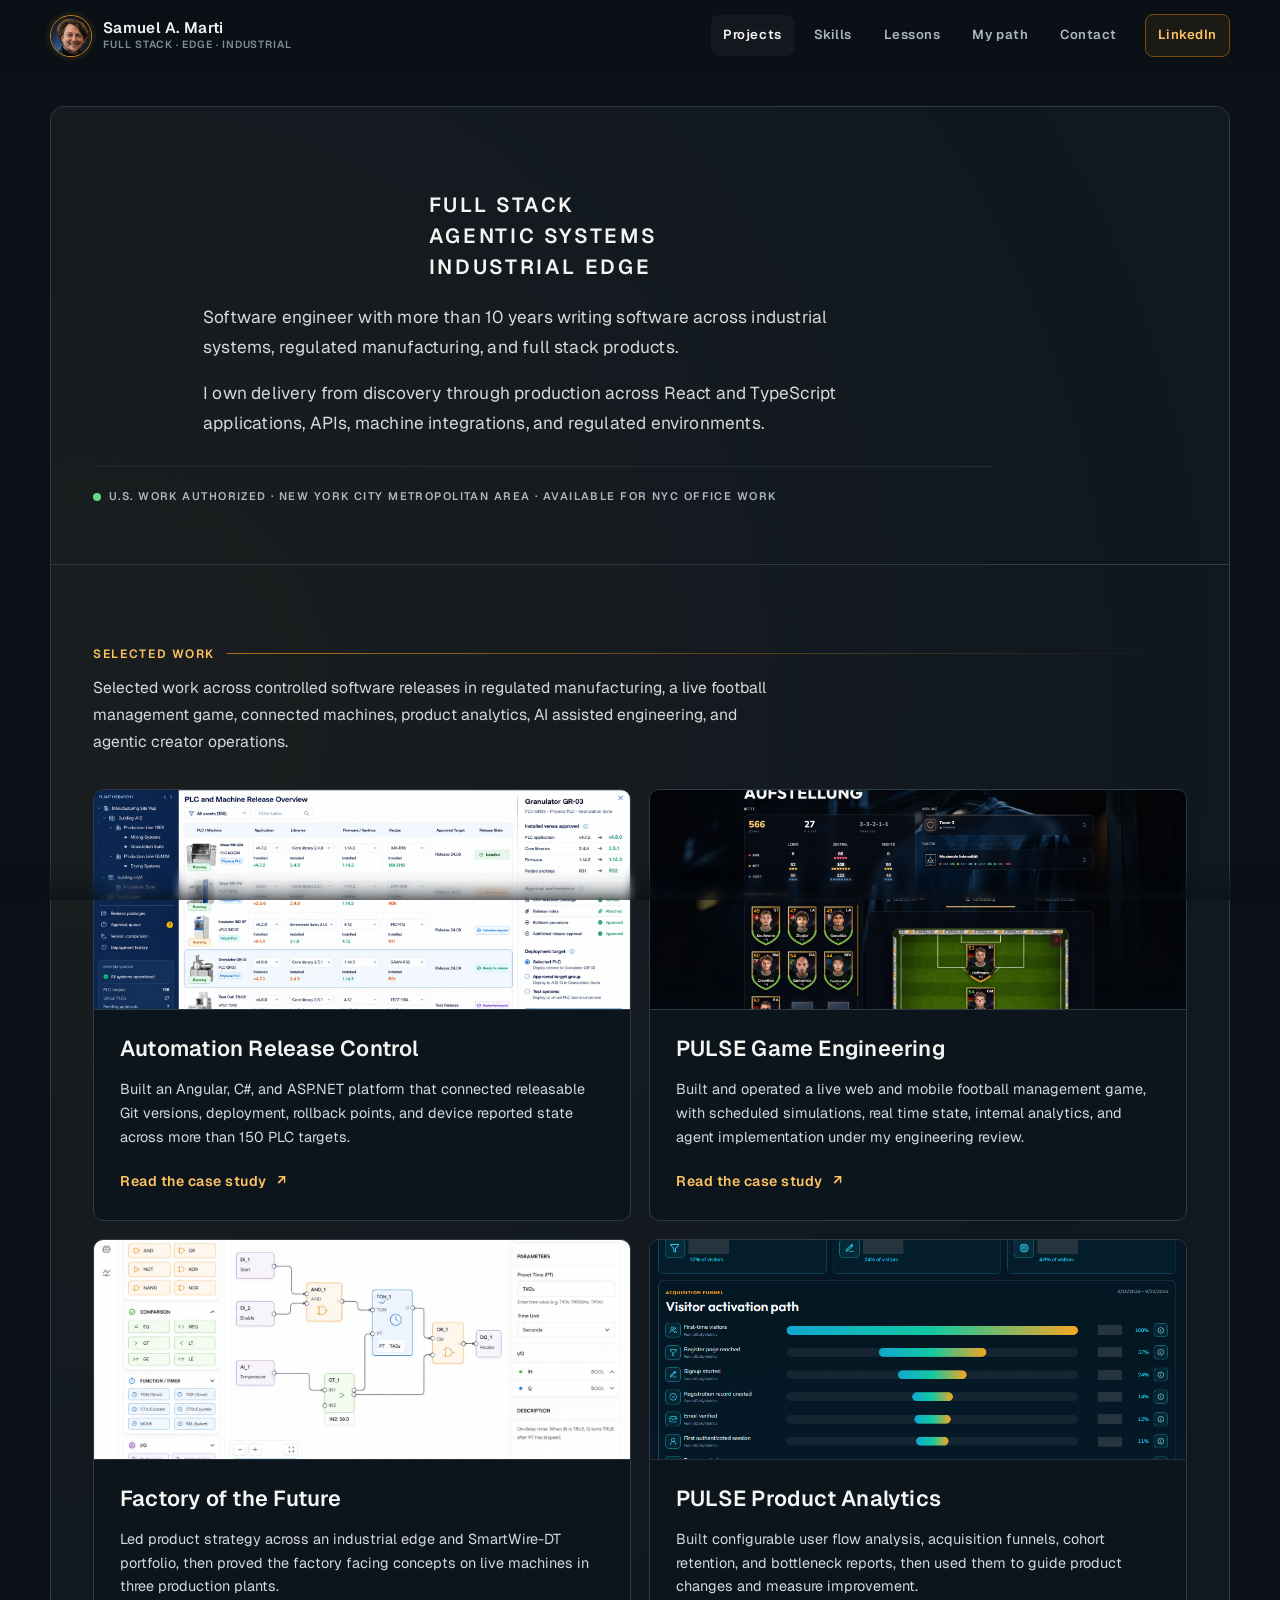
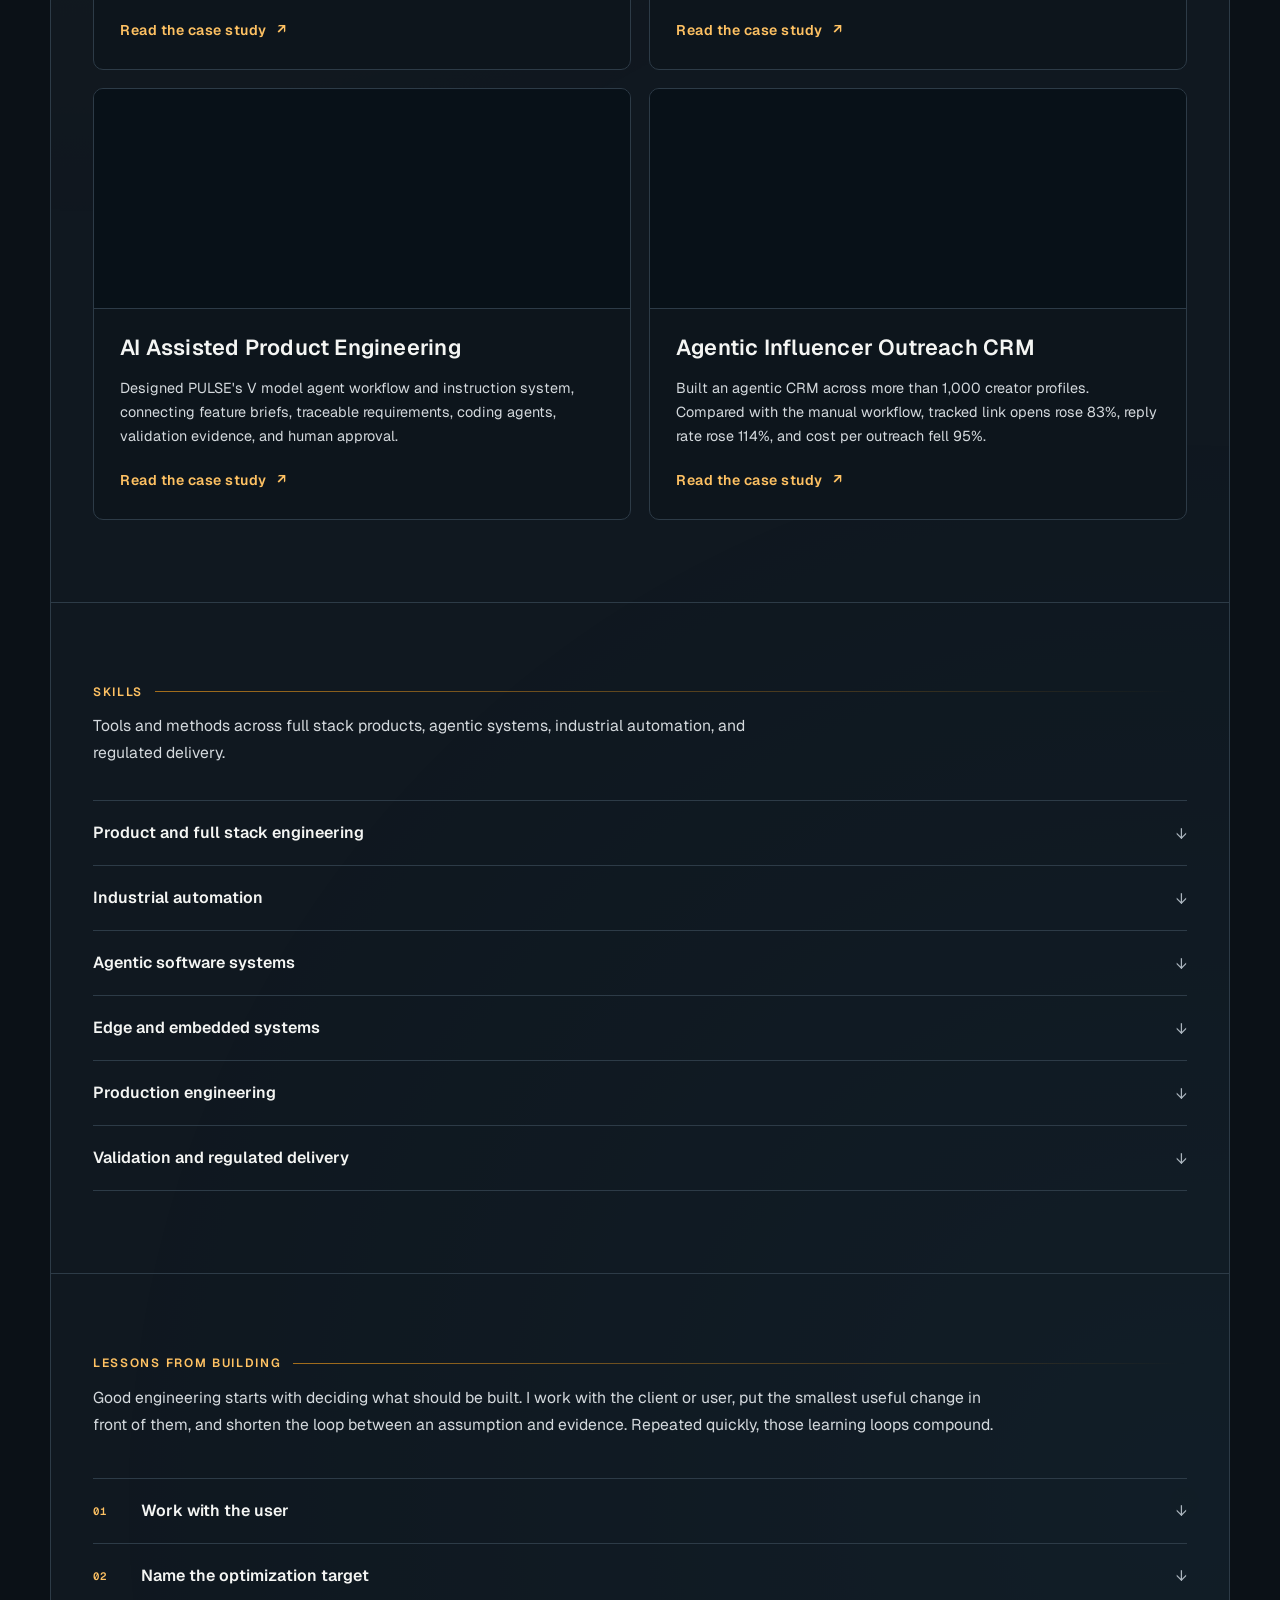
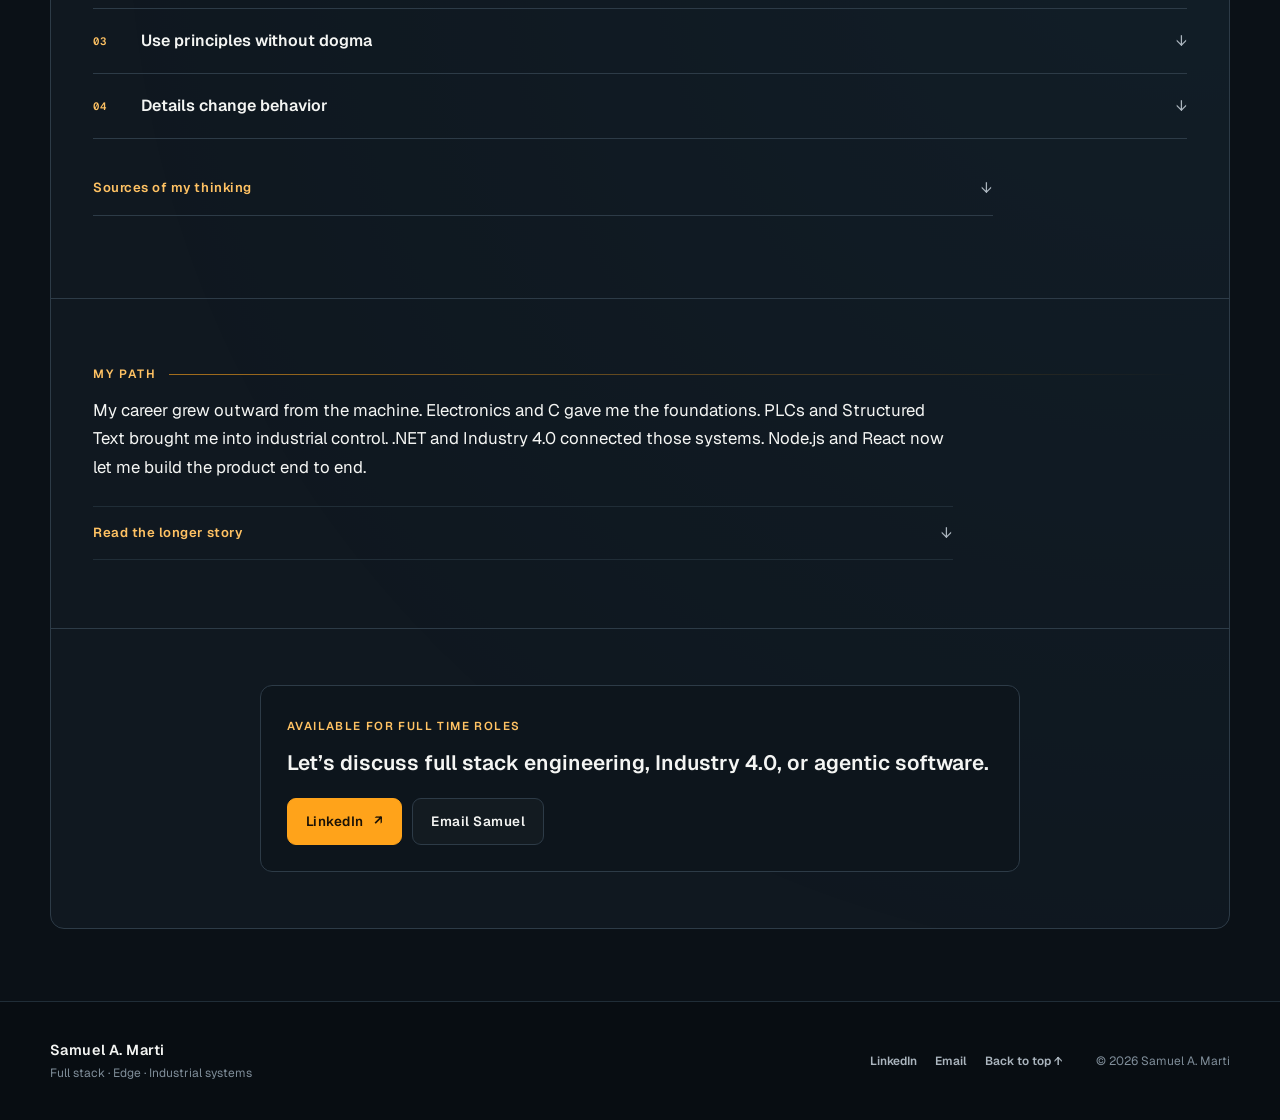
==== commit 409b2e9c: "State edge-control development contribution directly" ====
--- a/index.html
+++ b/index.html
@@ -268,7 +268,9 @@
                                 <h3>Turning factory problems into industrial products</h3>
                                 <p>I moved from validation into technical product leadership for Eaton’s Factory of the Future program. The program was a partially government funded collaboration with the Czech Institute of Informatics, Robotics and Cybernetics at the Czech Technical University. I led five engineers and two interns, ran agile planning, set priorities, and translated the work into roadmap, feature, funding, and government documentation. I also brought proposals into discussions with product management, executives, sales, customers, and contributing engineering departments.</p>
                                 <p>The goal was to define a portfolio of products that could connect existing machines to modern factory systems. I conducted technology, market, and profitability research, then tested the product direction in factories. Plant visits showed that installation had to be simple enough for an electrician to complete through guided steps. I turned that finding into an installation concept and a Unity based guidance prototype that I tested with a factory technician.</p>
-                                <p>I combined product leadership with direct engineering. For the embedded OPC UA gateway, I managed the product work and tested the software and hardware. I developed a CODESYS MQTT library that reached the CODESYS Store and modeled machine states and interfaces. With <a href="https://www.linkedin.com/in/oxana-kovbasjuková" target="_blank" rel="noopener noreferrer">Oxana Kovbasjuková</a>, I built an HTML, CSS, and JavaScript browser tool for function block programming, a Python compiler, and an embedded C interpreter, and I led her initial internship at Eaton. I also managed the <a href="https://rtime.ciirc.cvut.cz/~sojka/students/F3-DP-2020-Kovbasjukova-Oxana.pdf" target="_blank" rel="noopener noreferrer">ASIC2</a> chip and embedded software library workstream and contributed targeted bug fixes and small source modules. ASIC2 became the shared ASIC foundation across the SmartWire-DT device family. We validated the factory facing concepts on approximately 12 live machines across three production plants. The pilots proved the direction under real installation, networking, and production constraints.</p>
+                                <p>I combined product leadership with direct engineering. For the embedded OPC UA gateway, I managed the product work and tested the software and hardware. I developed a CODESYS MQTT library that reached the CODESYS Store and modeled machine states and interfaces. </p>
+                                <p>I developed the web application for visual logic programming, the Python compiler, and the C interpreter for a distributed control prototype. Compiled stack machine code passed through a gateway and a tunnel on the SmartWire-DT bus to the embedded target. The goal was to move PLC logic into bus devices and eliminate the central PLC. </p>
+                                <p>I also managed the <a href="https://rtime.ciirc.cvut.cz/~sojka/students/F3-DP-2020-Kovbasjukova-Oxana.pdf" target="_blank" rel="noopener noreferrer">ASIC2</a> chip and embedded software library workstream and contributed targeted bug fixes and small source modules. ASIC2 became the shared ASIC foundation across the SmartWire-DT device family. We validated the factory facing concepts on approximately 12 live machines across three production plants. The pilots proved the direction under real installation, networking, and production constraints.</p>
                                 <p class="story-people"><span>People</span> <a href="https://de.linkedin.com/in/andrea-kirschner-46670135" target="_blank" rel="noopener noreferrer">Andrea Kirschner</a>, <a href="https://www.linkedin.com/in/pdamico" target="_blank" rel="noopener noreferrer">Paolo D’Amico</a>, <a href="https://www.linkedin.com/in/christian-zingg-727b787b" target="_blank" rel="noopener noreferrer">Christian Zingg</a>, <a href="https://www.linkedin.com/in/michal-horn-b971b7a8" target="_blank" rel="noopener noreferrer">Michal Horn</a>, <a href="https://www.linkedin.com/in/pavel-dedourek-bb74549b" target="_blank" rel="noopener noreferrer">Pavel Dedourek</a>, and <a href="https://cz.linkedin.com/in/zdenek-hanzalek-35a79b15" target="_blank" rel="noopener noreferrer">Prof. Zdeněk Hanzálek</a></p>
                             </article>
 
